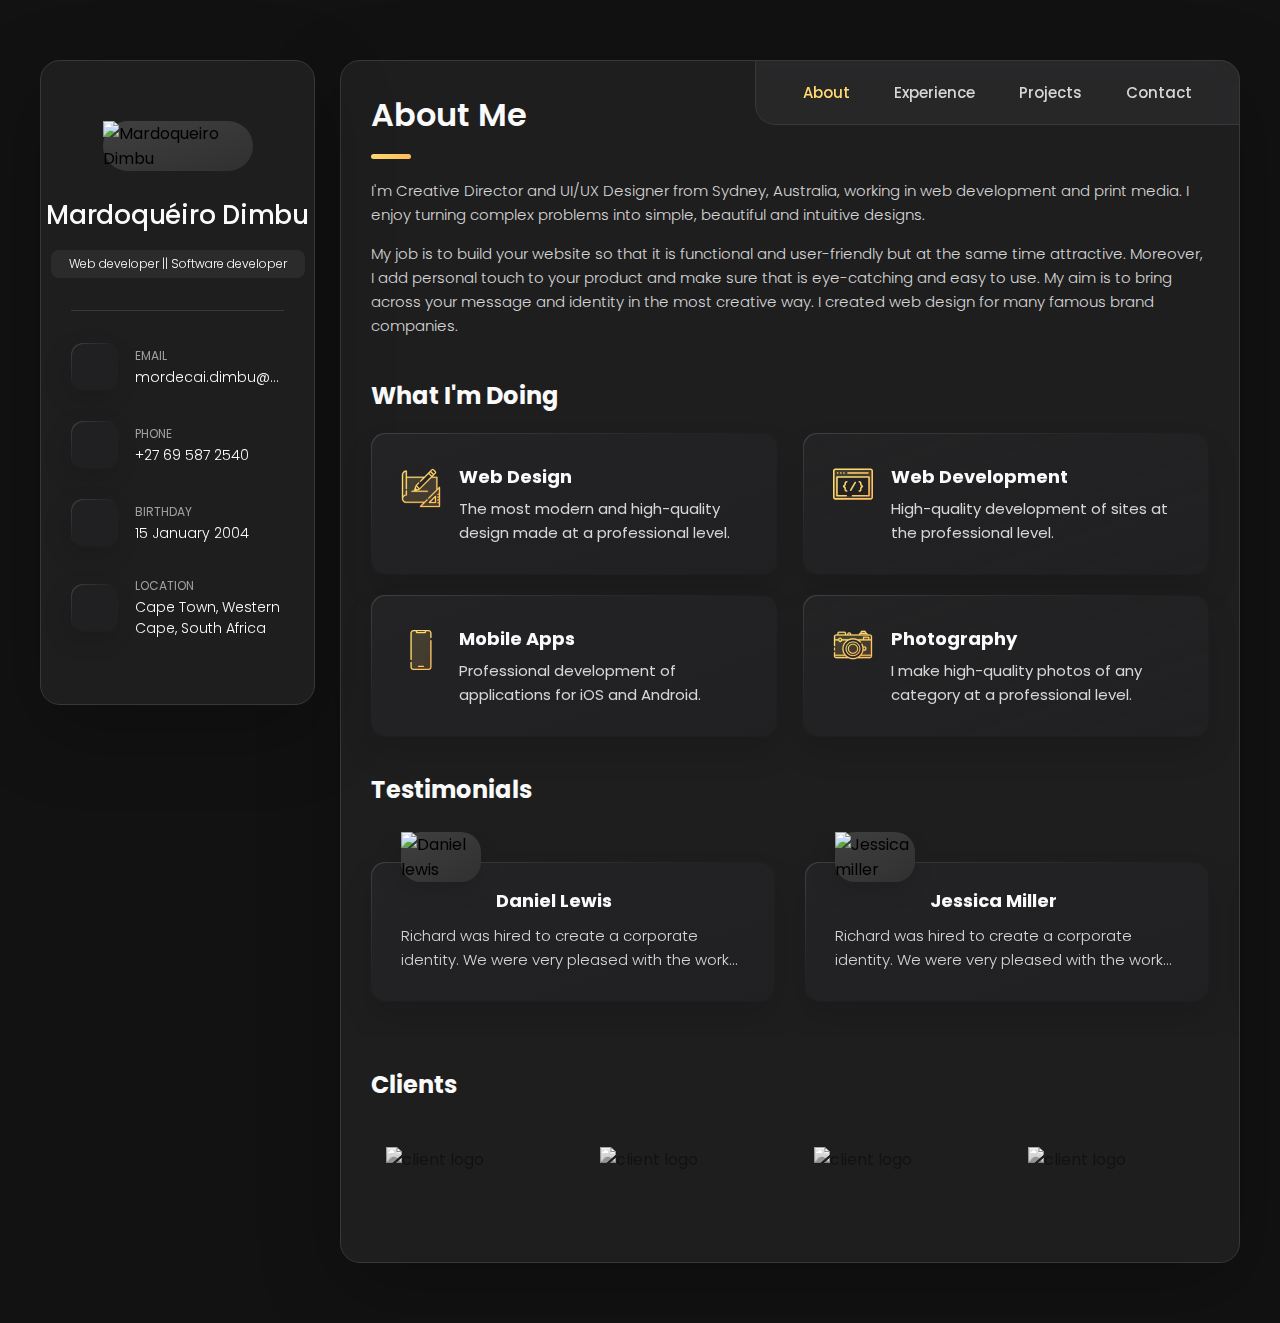
==== dev.html @ 6ead1901 "navBar" ====
<!DOCTYPE html>
<html lang="en">

<head>
    <meta charset="UTF-8" />
    <meta http-equiv="X-UA-Compatible" content="IE=edge" />
    <meta name="viewport" content="width=device-width, initial-scale=1.0" />
    <title>mardoqueiro.devPortfolio</title>

    <!--
    - favicon
    -->
    <link rel="shortcut icon" href="/asset/image/logo.ico" type="image/x-icon" />

    <!--
    - custom css link
  -->
    <link rel="stylesheet" href="asset/css/style.css" />

    <!--
    - google font link
  -->
    <link rel="preconnect" href="https://fonts.googleapis.com" />
    <link rel="preconnect" href="https://fonts.gstatic.com" crossorigin />
    <link href="https://fonts.googleapis.com/css2?family=Poppins:wght@300;400;500;600&display=swap" rel="stylesheet" />
</head>

<body>
    <!--
    - #MAIN
  -->

    <main>
        <!--
      - #SIDEBAR
    -->

        <aside class="sidebar" data-sidebar>
            <div class="sidebar-info">
                <figure class="avatar-box">
                    <img src="https://mardoqueiro.github.io/all_images/Vue.EOMP/Portfolio.images/MordecaiPortfolio.png"
                        alt="Mardoqueiro Dimbu" width="80" loading="lazy">
                </figure>

                <div class="info-content">
                    <h1 class="name" title="Richard hanrick">Mardoquéiro Dimbu</h1>

                    <p class="title">Web developer || Software developer</p>
                </div>

                <button class="info_more-btn" data-sidebar-btn>
                    <span>Show Contacts</span>

                    <ion-icon name="chevron-down"></ion-icon>
                </button>
            </div>

            <div class="sidebar-info_more">
                <div class="separator"></div>

                <ul class="contacts-list">
                    <li class="contact-item">
                        <div class="icon-box">
                            <ion-icon name="mail-outline"></ion-icon>
                        </div>

                        <div class="contact-info">
                            <p class="contact-title">Email</p>

                            <a href="mailto:mordecai.dimbu@gmail.com" class="contact-link">mordecai.dimbu@gmail.com</a>
                        </div>
                    </li>

                    <li class="contact-item">
                        <div class="icon-box">
                            <ion-icon name="phone-portrait-outline"></ion-icon>
                        </div>

                        <div class="contact-info">
                            <p class="contact-title">Phone</p>

                            <a href="tel:+27695872540" class="contact-link">+27 69 587 2540</a>
                        </div>
                    </li>

                    <li class="contact-item">

                        <div class="icon-box">
                            <ion-icon name="calendar-outline"></ion-icon>
                        </div>

                        <div class="contact-info">
                            <p class="contact-title">Birthday</p>

                            <time datetime="2004.01.15">15 January 2004</time>
                        </div>

                    </li>

                    <li class="contact-item">
                        <div class="icon-box">
                            <ion-icon name="location-outline"></ion-icon>
                        </div>

                        <div class="contact-info">
                            <p class="contact-title">Location</p>

                            <address>Cape Town, Western Cape, South Africa</address>
                        </div>
                    </li>
                </ul>

                <div class="separator"></div>

                <ul class="social-list">
                    <li class="social-item">
                        <a href="https://www.linkedin.com/in/mardoqu%C3%A9iro-dimbu-55b142283/" class="social-link"
                            target="_blank">
                            <ion-icon name="logo-linkedin"></ion-icon>
                        </a>
                    </li>

                    <li class="social-item">
                        <a href="https://github.com/Mardoqueiro" class="social-link" target="_blank">
                            <ion-icon name="logo-github"></ion-icon>
                        </a>
                    </li>

                    <!-- <li class="social-item">
                  <a href="#" class="social-link">
                    <ion-icon name="logo-instagram"></ion-icon>
                  </a>
                    </li> -->
                </ul>
            </div>
        </aside>

        <!--
      - #main-content
    -->

        <div class="main-content">
            <!--
        - #NAVBAR
      -->

            <nav class="navbar">
                <ul class="navbar-list">
                    <li class="navbar-item">
                        <button class="navbar-link active" data-nav-link>About</button>
                    </li>

                    <li class="navbar-item">
                        <button class="navbar-link" data-nav-link>Experience</button>
                    </li>

                    <li class="navbar-item">
                        <button class="navbar-link" data-nav-link>Projects</button>
                    </li>

                    <!-- <li class="navbar-item">
                        <button class="navbar-link" data-nav-link>Blog</button>
                    </li> -->

                    <li class="navbar-item">
                        <button class="navbar-link" data-nav-link>Contact</button>
                    </li>
                </ul>
            </nav>

            <!--
        - #ABOUT
      -->

            <article class="about active" data-page="about">
                <header>
                    <h2 class="h2 article-title">About me</h2>
                </header>

                <section class="about-text">
                    <p>
                        I'm Creative Director and UI/UX Designer from Sydney, Australia,
                        working in web development and print media. I enjoy turning
                        complex problems into simple, beautiful and intuitive designs.
                    </p>

                    <p>
                        My job is to build your website so that it is functional and
                        user-friendly but at the same time attractive. Moreover, I add
                        personal touch to your product and make sure that is eye-catching
                        and easy to use. My aim is to bring across your message and
                        identity in the most creative way. I created web design for many
                        famous brand companies.
                    </p>
                </section>

                <!--
          - service
        -->

                <section class="service">
                    <h3 class="h3 service-title">What i'm doing</h3>

                    <ul class="service-list">
                        <li class="service-item">
                            <div class="service-icon-box">
                                <img src="/asset/image/icon-design.svg
                " alt="design icon" width="40" />
                            </div>

                            <div class="service-content-box">
                                <h4 class="h4 service-item-title">Web design</h4>

                                <p class="service-item-text">
                                    The most modern and high-quality design made at a
                                    professional level.
                                </p>
                            </div>
                        </li>

                        <li class="service-item">
                            <div class="service-icon-box">
                                <img src="/asset/image/icon-dev.svg" alt="Web development icon" width="40" />
                            </div>

                            <div class="service-content-box">
                                <h4 class="h4 service-item-title">Web development</h4>

                                <p class="service-item-text">
                                    High-quality development of sites at the professional level.
                                </p>
                            </div>
                        </li>

                        <li class="service-item">
                            <div class="service-icon-box">
                                <img src="/asset/image/icon-app.svg" alt="mobile app icon" width="40" />
                            </div>

                            <div class="service-content-box">
                                <h4 class="h4 service-item-title">Mobile apps</h4>

                                <p class="service-item-text">
                                    Professional development of applications for iOS and
                                    Android.
                                </p>
                            </div>
                        </li>

                        <li class="service-item">
                            <div class="service-icon-box">
                                <img src="/asset/image/icon-photo.svg" alt="camera icon" width="40" />
                            </div>

                            <div class="service-content-box">
                                <h4 class="h4 service-item-title">Photography</h4>

                                <p class="service-item-text">
                                    I make high-quality photos of any category at a professional
                                    level.
                                </p>
                            </div>
                        </li>
                    </ul>
                </section>

                <!--
          - testimonials
        -->

                <section class="testimonials">
                    <h3 class="h3 testimonials-title">Testimonials</h3>

                    <ul class="testimonials-list has-scrollbar">
                        <li class="testimonials-item">
                            <div class="content-card" data-testimonials-item>
                                <figure class="testimonials-avatar-box">
                                    <img src="/asset/image/avatar-1.png" alt="Daniel lewis" width="60"
                                        data-testimonials-avatar />
                                </figure>

                                <h4 class="h4 testimonials-item-title" data-testimonials-title>
                                    Daniel lewis
                                </h4>

                                <div class="testimonials-text" data-testimonials-text>
                                    <p>
                                        Richard was hired to create a corporate identity. We were
                                        very pleased with the work done. She has a lot of
                                        experience and is very concerned about the needs of
                                        client. Lorem ipsum dolor sit amet, ullamcous cididt
                                        consectetur adipiscing elit, seds do et eiusmod tempor
                                        incididunt ut laborels dolore magnarels alia.
                                    </p>
                                </div>
                            </div>
                        </li>

                        <li class="testimonials-item">
                            <div class="content-card" data-testimonials-item>
                                <figure class="testimonials-avatar-box">
                                    <img src="/asset/image/avatar-2.png" alt="Jessica miller" width="60"
                                        data-testimonials-avatar />
                                </figure>

                                <h4 class="h4 testimonials-item-title" data-testimonials-title>
                                    Jessica miller
                                </h4>

                                <div class="testimonials-text" data-testimonials-text>
                                    <p>
                                        Richard was hired to create a corporate identity. We were
                                        very pleased with the work done. She has a lot of
                                        experience and is very concerned about the needs of
                                        client. Lorem ipsum dolor sit amet, ullamcous cididt
                                        consectetur adipiscing elit, seds do et eiusmod tempor
                                        incididunt ut laborels dolore magnarels alia.
                                    </p>
                                </div>
                            </div>
                        </li>

                        <li class="testimonials-item">
                            <div class="content-card" data-testimonials-item>
                                <figure class="testimonials-avatar-box">
                                    <img src="/asset/image/avatar-3.png" alt="Emily evans" width="60"
                                        data-testimonials-avatar />
                                </figure>

                                <h4 class="h4 testimonials-item-title" data-testimonials-title>
                                    Emily evans
                                </h4>

                                <div class="testimonials-text" data-testimonials-text>
                                    <p>
                                        Richard was hired to create a corporate identity. We were
                                        very pleased with the work done. She has a lot of
                                        experience and is very concerned about the needs of
                                        client. Lorem ipsum dolor sit amet, ullamcous cididt
                                        consectetur adipiscing elit, seds do et eiusmod tempor
                                        incididunt ut laborels dolore magnarels alia.
                                    </p>
                                </div>
                            </div>
                        </li>

                        <li class="testimonials-item">
                            <div class="content-card" data-testimonials-item>
                                <figure class="testimonials-avatar-box">
                                    <img src="/asset/image/avatar-4.png" alt="Henry william" width="60"
                                        data-testimonials-avatar />
                                </figure>

                                <h4 class="h4 testimonials-item-title" data-testimonials-title>
                                    Henry william
                                </h4>

                                <div class="testimonials-text" data-testimonials-text>
                                    <p>
                                        Richard was hired to create a corporate identity. We were
                                        very pleased with the work done. She has a lot of
                                        experience and is very concerned about the needs of
                                        client. Lorem ipsum dolor sit amet, ullamcous cididt
                                        consectetur adipiscing elit, seds do et eiusmod tempor
                                        incididunt ut laborels dolore magnarels alia.
                                    </p>
                                </div>
                            </div>
                        </li>
                    </ul>
                </section>

                <!--
          - testimonials modal
        -->

                <div class="modal-container" data-modal-container>
                    <div class="overlay" data-overlay></div>

                    <section class="testimonials-modal">
                        <button class="modal-close-btn" data-modal-close-btn>
                            <ion-icon name="close-outline"></ion-icon>
                        </button>

                        <div class="modal-img-wrapper">
                            <figure class="modal-avatar-box">
                                <img src="/asset/image/avatar-1.png" alt="Daniel lewis" width="80" data-modal-img />
                            </figure>

                            <img src="/asset/image/icon-quote.svg" alt="quote icon" />
                        </div>

                        <div class="modal-content">
                            <h4 class="h3 modal-title" data-modal-title>Daniel lewis</h4>

                            <time datetime="2021-06-14">14 June, 2021</time>

                            <div data-modal-text>
                                <p>
                                    Richard was hired to create a corporate identity. We were
                                    very pleased with the work done. She has a lot of experience
                                    and is very concerned about the needs of client. Lorem ipsum
                                    dolor sit amet, ullamcous cididt consectetur adipiscing
                                    elit, seds do et eiusmod tempor incididunt ut laborels
                                    dolore magnarels alia.
                                </p>
                            </div>
                        </div>
                    </section>
                </div>

                <!--
          - clients
        -->

                <section class="clients">
                    <h3 class="h3 clients-title">Clients</h3>

                    <ul class="clients-list has-scrollbar">
                        <li class="clients-item">
                            <a href="#">
                                <img src="/asset/image/logo-1-color.png" alt="client logo" />
                            </a>
                        </li>

                        <li class="clients-item">
                            <a href="#">
                                <img src="/asset/image/logo-2-color.png" alt="client logo" />
                            </a>
                        </li>

                        <li class="clients-item">
                            <a href="#">
                                <img src="/asset/image/logo-3-color.png" alt="client logo" />
                            </a>
                        </li>

                        <li class="clients-item">
                            <a href="#">
                                <img src="/asset/image/logo-4-color.png" alt="client logo" />
                            </a>
                        </li>

                        <li class="clients-item">
                            <a href="#">
                                <img src="/asset/image/logo-5-color.png" alt="client logo" />
                            </a>
                        </li>

                        <li class="clients-item">
                            <a href="#">
                                <img src="/asset/image/logo-6-color.png" alt="client logo" />
                            </a>
                        </li>
                    </ul>
                </section>
            </article>

            <!--
        - #EXPERIENCE
      -->

            <article class="experience" data-page="experience">
                <header>
                    <h2 class="h2 article-title">Experience</h2>
                </header>

                <section class="timeline">
                    <div class="title-wrapper">
                        <div class="icon-box">
                            <ion-icon name="book-outline"></ion-icon>
                        </div>

                        <h3 class="h3">Education</h3>
                    </div>

                    <ol class="timeline-list">
                        <li class="timeline-item">
                            <h4 class="h4 timeline-item-title">
                                University school of the arts
                            </h4>

                            <span>2007 — 2008</span>

                            <p class="timeline-text">
                                Nemo enims ipsam voluptatem, blanditiis praesentium voluptum
                                delenit atque corrupti, quos dolores et quas molestias
                                exceptur.
                            </p>
                        </li>

                        <li class="timeline-item">
                            <h4 class="h4 timeline-item-title">New york academy of art</h4>

                            <span>2006 — 2007</span>

                            <p class="timeline-text">
                                Ratione voluptatem sequi nesciunt, facere quisquams facere
                                menda ossimus, omnis voluptas assumenda est omnis..
                            </p>
                        </li>

                        <li class="timeline-item">
                            <h4 class="h4 timeline-item-title">
                                High school of art and design
                            </h4>

                            <span>2002 — 2004</span>

                            <p class="timeline-text">
                                Duis aute irure dolor in reprehenderit in voluptate, quila
                                voluptas mag odit aut fugit, sed consequuntur magni dolores
                                eos.
                            </p>
                        </li>
                    </ol>
                </section>

                <section class="timeline">
                    <div class="title-wrapper">
                        <div class="icon-box">
                            <ion-icon name="book-outline"></ion-icon>
                        </div>

                        <h3 class="h3">Experience</h3>
                    </div>

                    <ol class="timeline-list">
                        <li class="timeline-item">
                            <h4 class="h4 timeline-item-title">Creative director</h4>

                            <span>2015 — Present</span>

                            <p class="timeline-text">
                                Nemo enim ipsam voluptatem blanditiis praesentium voluptum
                                delenit atque corrupti, quos dolores et qvuas molestias
                                exceptur.
                            </p>
                        </li>

                        <li class="timeline-item">
                            <h4 class="h4 timeline-item-title">Art director</h4>

                            <span>2013 — 2015</span>

                            <p class="timeline-text">
                                Nemo enims ipsam voluptatem, blanditiis praesentium voluptum
                                delenit atque corrupti, quos dolores et quas molestias
                                exceptur.
                            </p>
                        </li>

                        <li class="timeline-item">
                            <h4 class="h4 timeline-item-title">Web designer</h4>

                            <span>2010 — 2013</span>

                            <p class="timeline-text">
                                Nemo enims ipsam voluptatem, blanditiis praesentium voluptum
                                delenit atque corrupti, quos dolores et quas molestias
                                exceptur.
                            </p>
                        </li>
                    </ol>
                </section>

                <section class="skill">
                    <h3 class="h3 skills-title">My skills</h3>

                    <ul class="skills-list content-card">
                        <li class="skills-item">
                            <div class="title-wrapper">
                                <h5 class="h5">Web design</h5>
                                <data value="80">80%</data>
                            </div>

                            <div class="skill-progress-bg">
                                <div class="skill-progress-fill" style="width: 80%"></div>
                            </div>
                        </li>

                        <li class="skills-item">
                            <div class="title-wrapper">
                                <h5 class="h5">Graphic design</h5>
                                <data value="70">70%</data>
                            </div>

                            <div class="skill-progress-bg">
                                <div class="skill-progress-fill" style="width: 70%"></div>
                            </div>
                        </li>

                        <li class="skills-item">
                            <div class="title-wrapper">
                                <h5 class="h5">Branding</h5>
                                <data value="90">90%</data>
                            </div>

                            <div class="skill-progress-bg">
                                <div class="skill-progress-fill" style="width: 90%"></div>
                            </div>
                        </li>

                        <li class="skills-item">
                            <div class="title-wrapper">
                                <h5 class="h5">WordPress</h5>
                                <data value="50">50%</data>
                            </div>

                            <div class="skill-progress-bg">
                                <div class="skill-progress-fill" style="width: 50%"></div>
                            </div>
                        </li>
                    </ul>
                </section>
            </article>

            <!--
        - #PROJECTS
      -->

            <article class="projects" data-page="projects">
                <header>
                    <h2 class="h2 article-title">Projects</h2>
                </header>

                <section class="projects">
                    <ul class="filter-list">
                        <li class="filter-item">
                            <button class="active" data-filter-btn>All</button>
                        </li>

                        <li class="filter-item">
                            <button data-filter-btn>Web design</button>
                        </li>

                        <li class="filter-item">
                            <button data-filter-btn>Applications</button>
                        </li>

                        <li class="filter-item">
                            <button data-filter-btn>Web development</button>
                        </li>
                    </ul>

                    <div class="filter-select-box">
                        <button class="filter-select" data-select>
                            <div class="select-value" data-selecct-value>
                                Select category
                            </div>

                            <div class="select-icon">
                                <ion-icon name="chevron-down"></ion-icon>
                            </div>
                        </button>

                        <ul class="select-list">
                            <li class="select-item">
                                <button data-select-item>All</button>
                            </li>

                            <li class="select-item">
                                <button data-select-item>Web design</button>
                            </li>

                            <li class="select-item">
                                <button data-select-item>Applications</button>
                            </li>

                            <li class="select-item">
                                <button data-select-item>Web development</button>
                            </li>
                        </ul>
                    </div>

                    <ul class="project-list">
                        <li class="project-item active" data-filter-item data-category="web development">
                            <a href="#">
                                <figure class="project-img">
                                    <div class="project-item-icon-box">
                                        <ion-icon name="eye-outline"></ion-icon>
                                    </div>

                                    <img src="/asset/image/project-1.jpg" alt="finance" loading="lazy" />
                                </figure>

                                <h3 class="project-title">Finance</h3>

                                <p class="project-category">Web development</p>
                            </a>
                        </li>

                        <li class="project-item active" data-filter-item data-category="web development">
                            <a href="#">
                                <figure class="project-img">
                                    <div class="project-item-icon-box">
                                        <ion-icon name="eye-outline"></ion-icon>
                                    </div>

                                    <img src="/asset/image/project-2.png" alt="orizon" loading="lazy" />
                                </figure>

                                <h3 class="project-title">Orizon</h3>

                                <p class="project-category">Web development</p>
                            </a>
                        </li>

                        <li class="project-item active" data-filter-item data-category="web design">
                            <a href="#">
                                <figure class="project-img">
                                    <div class="project-item-icon-box">
                                        <ion-icon name="eye-outline"></ion-icon>
                                    </div>

                                    <img src="/asset/image/project-3.jpg" alt="fundo" loading="lazy" />
                                </figure>

                                <h3 class="project-title">Fundo</h3>

                                <p class="project-category">Web design</p>
                            </a>
                        </li>

                        <li class="project-item active" data-filter-item data-category="applications">
                            <a href="#">
                                <figure class="project-img">
                                    <div class="project-item-icon-box">
                                        <ion-icon name="eye-outline"></ion-icon>
                                    </div>

                                    <img src="/asset/image/project-4.png" alt="brawlhalla" loading="lazy" />
                                </figure>

                                <h3 class="project-title">Brawlhalla</h3>

                                <p class="project-category">Applications</p>
                            </a>
                        </li>

                        <li class="project-item active" data-filter-item data-category="web design">
                            <a href="#">
                                <figure class="project-img">
                                    <div class="project-item-icon-box">
                                        <ion-icon name="eye-outline"></ion-icon>
                                    </div>

                                    <img src="/asset/image/project-5.png" alt="dsm." loading="lazy" />
                                </figure>

                                <h3 class="project-title">DSM.</h3>

                                <p class="project-category">Web design</p>
                            </a>
                        </li>

                        <li class="project-item active" data-filter-item data-category="web design">
                            <a href="#">
                                <figure class="project-img">
                                    <div class="project-item-icon-box">
                                        <ion-icon name="eye-outline"></ion-icon>
                                    </div>

                                    <img src="/asset/image/project-6.png" alt="metaspark" loading="lazy" />
                                </figure>

                                <h3 class="project-title">MetaSpark</h3>

                                <p class="project-category">Web design</p>
                            </a>
                        </li>

                        <li class="project-item active" data-filter-item data-category="web development">
                            <a href="#">
                                <figure class="project-img">
                                    <div class="project-item-icon-box">
                                        <ion-icon name="eye-outline"></ion-icon>
                                    </div>

                                    <img src="/asset/image/project-7.png" alt="summary" loading="lazy" />
                                </figure>

                                <h3 class="project-title">Summary</h3>

                                <p class="project-category">Web development</p>
                            </a>
                        </li>

                        <li class="project-item active" data-filter-item data-category="applications">
                            <a href="#">
                                <figure class="project-img">
                                    <div class="project-item-icon-box">
                                        <ion-icon name="eye-outline"></ion-icon>
                                    </div>

                                    <img src="/asset/image/project-8.jpg" alt="task manager" loading="lazy" />
                                </figure>

                                <h3 class="project-title">Task Manager</h3>

                                <p class="project-category">Applications</p>
                            </a>
                        </li>

                        <li class="project-item active" data-filter-item data-category="web development">
                            <a href="#">
                                <figure class="project-img">
                                    <div class="project-item-icon-box">
                                        <ion-icon name="eye-outline"></ion-icon>
                                    </div>

                                    <img src="/asset/image/project-9.png" alt="arrival" loading="lazy" />
                                </figure>

                                <h3 class="project-title">Arrival</h3>

                                <p class="project-category">Web development</p>
                            </a>
                        </li>
                    </ul>
                </section>
            </article>

        <!--
        - #BLOG
        -->

            <!-- <article class="blog" data-page="blog">
                <header>
                    <h2 class="h2 article-title">Blog</h2>
                </header>

                <section class="blog-posts">
                    <ul class="blog-posts-list">
                        <li class="blog-post-item">
                            <a href="#">
                                <figure class="blog-banner-box">
                                    <img src="/asset/image/blog-1.jpg" alt="Design conferences in 2022"
                                        loading="lazy" />
                                </figure>

                                <div class="blog-content">
                                    <div class="blog-meta">
                                        <p class="blog-category">Design</p>

                                        <span class="dot"></span>

                                        <time datetime="2022-02-23">Fab 23, 2022</time>
                                    </div>

                                    <h3 class="h3 blog-item-title">
                                        Design conferences in 2022
                                    </h3>

                                    <p class="blog-text">
                                        Veritatis et quasi architecto beatae vitae dicta sunt,
                                        explicabo.
                                    </p>
                                </div>
                            </a>
                        </li>
                    </ul>
                </section>
            </article> -->

            <!--
        - #CONTACT
      -->

            <article class="contact" data-page="contact">
                <header>
                    <h2 class="h2 article-title">Contact Me</h2>
                </header>

                <section class="mapbox" data-mapbox>
                    <figure>
                        <iframe
                            src="https://www.google.com/maps/embed?pb=!1m18!1m12!1m3!1d199666.5651251294!2d-121.58334177520186!3d38.56165006739519!2m3!1f0!2f0!3f0!3m2!1i1024!2i768!4f13.1!3m3!1m2!1s0x809ac672b28397f9%3A0x921f6aaa74197fdb!2sSacramento%2C%20CA%2C%20USA!5e0!3m2!1sen!2sbd!4v1647608789441!5m2!1sen!2sbd"
                            width="400" height="300" loading="lazy"></iframe>
                    </figure>
                </section>

                <section class="contact-form">
                    <h3 class="h3 form-title">Contact Form</h3>

                    <form action="#" class="form" data-form>
                        <div class="input-wrapper">
                            <input type="text" name="fullname" class="form-input" placeholder="Full name" required
                                data-form-input />

                            <input type="email" name="email" class="form-input" placeholder="Email address" required
                                data-form-input />
                        </div>

                        <textarea name="message" class="form-input" placeholder="Your Message" required
                            data-form-input></textarea>

                        <button class="form-btn" type="submit" disabled data-form-btn>
                            <ion-icon name="paper-plane"></ion-icon>
                            <span>Send Message</span>
                        </button>
                    </form>
                </section>
            </article>
        </div>
    </main>

    <!--
    - custom js link
  -->
    <script src="asset/js/code.js"></script>

    <!--
    - ionicon link
  -->
    <script type="module" src="https://unpkg.com/ionicons@5.5.2/dist/ionicons/ionicons.esm.js"></script>
    <script nomodule src="https://unpkg.com/ionicons@5.5.2/dist/ionicons/ionicons.js"></script>
</body>

</html>
---- asset/css/style.css ----
/*-----------------------------------*\
  #style.css
\*-----------------------------------*/


/**
 * copyright 2022 @codewithsadee
 */





/*-----------------------------------*\
  #CUSTOM PROPERTY
\*-----------------------------------*/

:root {

    /**
     * colors
     */
  
    /* gradient */
  
    --bg-gradient-onyx: linear-gradient(
      to bottom right, 
      hsl(240, 1%, 25%) 3%, 
      hsl(0, 0%, 19%) 97%
    );
    --bg-gradient-jet: linear-gradient(
      to bottom right, 
      hsla(240, 1%, 18%, 0.251) 0%, 
      hsla(240, 2%, 11%, 0) 100%
    ), hsl(240, 2%, 13%);
    --bg-gradient-yellow-1: linear-gradient(
      to bottom right, 
      hsl(45, 100%, 71%) 0%, 
      hsla(36, 100%, 69%, 0) 50%
    );
    --bg-gradient-yellow-2: linear-gradient(
      135deg, 
      hsla(45, 100%, 71%, 0.251) 0%, 
      hsla(35, 100%, 68%, 0) 59.86%
    ), hsl(240, 2%, 13%);
    --border-gradient-onyx: linear-gradient(
      to bottom right, 
      hsl(0, 0%, 25%) 0%, 
      hsla(0, 0%, 25%, 0) 50%
    );
    --text-gradient-yellow: linear-gradient(
      to right, 
      hsl(45, 100%, 72%), 
      hsl(35, 100%, 68%)
    );
  
    /* solid */
  
    --jet: hsl(0, 0%, 22%);
    --onyx: hsl(240, 1%, 17%);
    --eerie-black-1: hsl(240, 2%, 13%);
    --eerie-black-2: hsl(240, 2%, 12%);
    --smoky-black: hsl(0, 0%, 7%);
    --white-1: hsl(0, 0%, 100%);
    --white-2: hsl(0, 0%, 98%);
    --orange-yellow-crayola: hsl(45, 100%, 72%);
    --vegas-gold: hsl(45, 54%, 58%);
    --light-gray: hsl(0, 0%, 84%);
    --light-gray-70: hsla(0, 0%, 84%, 0.7);
    --bittersweet-shimmer: hsl(0, 43%, 51%);
  
    /**
     * typography
     */
  
    /* font-family */
    --ff-poppins: 'Poppins', sans-serif;
  
    /* font-size */
    --fs-1: 24px;
    --fs-2: 18px;
    --fs-3: 17px;
    --fs-4: 16px;
    --fs-5: 15px;
    --fs-6: 14px;
    --fs-7: 13px;
    --fs-8: 11px;
  
    /* font-weight */
    --fw-300: 300;
    --fw-400: 400;
    --fw-500: 500;
    --fw-600: 600;
  
    /**
     * shadow
     */
    
    --shadow-1: -4px 8px 24px hsla(0, 0%, 0%, 0.25);
    --shadow-2: 0 16px 30px hsla(0, 0%, 0%, 0.25);
    --shadow-3: 0 16px 40px hsla(0, 0%, 0%, 0.25);
    --shadow-4: 0 25px 50px hsla(0, 0%, 0%, 0.15);
    --shadow-5: 0 24px 80px hsla(0, 0%, 0%, 0.25);
  
    /**
     * transition
     */
  
    --transition-1: 0.25s ease;
    --transition-2: 0.5s ease-in-out;
  
  }
  
  
  
  
  
  /*-----------------------------------*\
    #RESET
  \*-----------------------------------*/
  
  *, *::before, *::after {
    margin: 0;
    padding: 0;
    box-sizing: border-box;
  }
  
  a { text-decoration: none; }
  
  li { list-style: none; }
  
  img, ion-icon, a, button, time, span { display: block; }
  
  button {
    font: inherit;
    background: none;
    border: none;
    text-align: left;
    cursor: pointer;
  }
  
  input, textarea {
    display: block;
    width: 100%;
    background: none;
    font: inherit;
  }
  
  ::selection {
    background: var(--orange-yellow-crayola);
    color: var(--smoky-black);
  }
  
  :focus { outline-color: var(--orange-yellow-crayola); }
  
  html { font-family: var(--ff-poppins); }
  
  body { background: var(--smoky-black); }
  
  
  
  
  
  /*-----------------------------------*\
    #REUSED STYLE
  \*-----------------------------------*/
  
  .sidebar,
  article {
    background: var(--eerie-black-2);
    border: 1px solid var(--jet);
    border-radius: 20px;
    padding: 15px;
    box-shadow: var(--shadow-1);
    z-index: 1;
  }
  
  .separator {
    width: 100%;
    height: 1px;
    background: var(--jet);
    margin: 16px 0;
  }
  
  .icon-box {
    position: relative;
    background: var(--border-gradient-onyx);
    width: 30px;
    height: 30px;
    border-radius: 8px;
    display: flex;
    justify-content: center;
    align-items: center;
    font-size: 16px;
    color: var(--orange-yellow-crayola);
    box-shadow: var(--shadow-1);
    z-index: 1;
  }
  
  .icon-box::before {
    content: "";
    position: absolute;
    inset: 1px;
    background: var(--eerie-black-1);
    border-radius: inherit;
    z-index: -1;
  }
  
  .icon-box ion-icon { --ionicon-stroke-width: 35px; }
  
  article { display: none; }
  
  article.active {
    display: block;
    animation: fade 0.5s ease backwards;
  }
  
  @keyframes fade {
    0% { opacity: 0; }
    100% { opacity: 1; }
  }
  
  .h2,
  .h3,
  .h4,
  .h5 {
    color: var(--white-2);
    text-transform: capitalize;
  }
  
  .h2 { font-size: var(--fs-1); }
  
  .h3 { font-size: var(--fs-2); }
  
  .h4 { font-size: var(--fs-4); }
  
  .h5 {
    font-size: var(--fs-7);
    font-weight: var(--fw-500);
  }
  
  .article-title {
    position: relative;
    padding-bottom: 7px;
  }
  
  .article-title::after {
    content: "";
    position: absolute;
    bottom: 0;
    left: 0;
    width: 30px;
    height: 3px;
    background: var(--text-gradient-yellow);
    border-radius: 3px;
  }
  
  .has-scrollbar::-webkit-scrollbar {
    width: 5px; /* for vertical scrollbar */
    height: 5px; /* for horizontal scrollbar */
  }
  
  .has-scrollbar::-webkit-scrollbar-track {
    background: var(--onyx);
    border-radius: 5px;
  }
  
  .has-scrollbar::-webkit-scrollbar-thumb {
    background: var(--orange-yellow-crayola);
    border-radius: 5px;
  }
  
  .has-scrollbar::-webkit-scrollbar-button { width: 20px; }
  
  .content-card {
    position: relative;
    background: var(--border-gradient-onyx);
    padding: 15px;
    padding-top: 45px;
    border-radius: 14px;
    box-shadow: var(--shadow-2);
    cursor: pointer;
    z-index: 1;
  }
  
  .content-card::before {
    content: "";
    position: absolute;
    inset: 1px;
    background: var(--bg-gradient-jet);
    border-radius: inherit;
    z-index: -1;
  }
  
  
  
  
  
  /*-----------------------------------*\
    #MAIN
  \*-----------------------------------*/
  
  main {
    margin: 15px 12px;
    margin-bottom: 75px;
    min-width: 259px;
  }
  
  
  
  
  
  /*-----------------------------------*\
    #SIDEBAR
  \*-----------------------------------*/
  
  .sidebar {
    margin-bottom: 15px;
    max-height: 112px;
    overflow: hidden;
    transition: var(--transition-2);
  }
  
  .sidebar.active { max-height: 405px; }
  
  .sidebar-info {
    position: relative;
    display: flex;
    justify-content: flex-start;
    align-items: center;
    gap: 15px;
  }
  
  .avatar-box {
    background: var(--bg-gradient-onyx);
    border-radius: 20px;
  }
  
  .info-content .name {
    color: var(--white-2);
    font-size: var(--fs-3);
    font-weight: var(--fw-500);
    letter-spacing: -0.25px;
    margin-bottom: 10px;
  }
  
  .info-content .title {
    color: var(--white-1);
    background: var(--onyx);
    font-size: var(--fs-8);
    font-weight: var(--fw-300);
    width: max-content;
    padding: 3px 12px;
    border-radius: 8px;
  }
  
  .info_more-btn {
    position: absolute;
    top: -15px;
    right: -15px;
    border-radius: 0 15px;
    font-size: 13px;
    color: var(--orange-yellow-crayola);
    background: var(--border-gradient-onyx);
    padding: 10px;
    box-shadow: var(--shadow-2);
    transition: var(--transition-1);
    z-index: 1;
  }
  
  .info_more-btn::before {
    content: "";
    position: absolute;
    inset: 1px;
    border-radius: inherit;
    background: var(--bg-gradient-jet);
    transition: var(--transition-1);
    z-index: -1;
  }
  
  .info_more-btn:hover,
  .info_more-btn:focus { background: var(--bg-gradient-yellow-1); }
  
  .info_more-btn:hover::before,
  .info_more-btn:focus::before { background: var(--bg-gradient-yellow-2); }
  
  .info_more-btn span { display: none; }
  
  .sidebar-info_more {
    opacity: 0;
    visibility: hidden;
    transition: var(--transition-2);
  }
  
  .sidebar.active .sidebar-info_more {
    opacity: 1;
    visibility: visible;
  }
  
  .contacts-list {
    display: grid;
    grid-template-columns: 1fr;
    gap: 16px;
  }
  
  .contact-item {
    min-width: 100%;
    display: flex;
    align-items: center;
    gap: 16px;
  }
  
  .contact-info {
    max-width: calc(100% - 46px);
    width: calc(100% - 46px);
  }
  
  .contact-title {
    color: var(--light-gray-70);
    font-size: var(--fs-8);
    text-transform: uppercase;
    margin-bottom: 2px;
  }
  
  .contact-info :is(.contact-link, time, address) {
    color: var(--white-2);
    font-size: var(--fs-7);
  }
  
  .contact-info address { font-style: normal; }
  
  .social-list {
    display: flex;
    justify-content: flex-start;
    align-items: center;
    gap: 15px;
    padding-bottom: 4px;
    padding-left: 7px;
  }
  
  .social-item .social-link {
    color: var(--light-gray-70);
    font-size: 18px;
  }
  
  
  .social-item .social-link:hover { color: var(--light-gray); }
  
  
  
  
  
  /*-----------------------------------*\
    #NAVBAR
  \*-----------------------------------*/
  
  .navbar {
    position: fixed;
    bottom: 0;
    left: 0;
    width: 100%;
    background: hsla(240, 1%, 17%, 0.75);
    backdrop-filter: blur(10px);
    border: 1px solid var(--jet);
    border-radius: 12px 12px 0 0;
    box-shadow: var(--shadow-2);
    z-index: 5;
  }
  
  .navbar-list {
    display: flex;
    flex-wrap: wrap;
    justify-content: center;
    align-items: center;
    padding: 0 10px;
  }
  
  .navbar-link {
    color: var(--light-gray);
    font-size: var(--fs-8);
    padding: 20px 7px;
    transition: color var(--transition-1);
  }
  
  .navbar-link:hover,
  .navbar-link:focus { color: var(--light-gray-70); }
  
  .navbar-link.active { color: var(--orange-yellow-crayola); }
  
  
  
  
  
  /*-----------------------------------*\
    #ABOUT
  \*-----------------------------------*/
  
  .about .article-title { margin-bottom: 15px; }
  
  .about-text {
    color: var(--light-gray);
    font-size: var(--fs-6);
    font-weight: var(--fw-300);
    line-height: 1.6;
  }
  
  .about-text p { margin-bottom: 15px; }
  
  
  
  /**
   * #service 
   */
  
  .service { margin-bottom: 35px; }
  
  .service-title { margin-bottom: 20px; }
  
  .service-list {
    display: grid;
    grid-template-columns: 1fr;
    gap: 20px;
  }
  
  .service-item {
    position: relative;
    background: var(--border-gradient-onyx);
    padding: 20px;
    border-radius: 14px;
    box-shadow: var(--shadow-2);
    z-index: 1;
  }
  
  .service-item::before {
    content: "";
    position: absolute;
    inset: 1px;
    background: var(--bg-gradient-jet);
    border-radius: inherit;
    z-index: -1;
  }
  
  .service-icon-box { margin-bottom: 10px; }
  
  .service-icon-box img { margin: auto; }
  
  .service-content-box { text-align: center; }
  
  .service-item-title { margin-bottom: 7px; }
  
  .service-item-text {
    color: var(--light-gray);
    font-size: var(--fs-6);
    font-weight: var(--fw-3);
    line-height: 1.6;
  }
  
  
  /**
   * #testimonials 
   */
  
  .testimonials { margin-bottom: 30px; }
  
  .testimonials-title { margin-bottom: 20px; }
  
  .testimonials-list {
    display: flex;
    justify-content: flex-start;
    align-items: flex-start;
    gap: 15px;
    margin: 0 -15px;
    padding: 25px 15px;
    padding-bottom: 35px;
    overflow-x: auto;
    scroll-behavior: smooth;
    overscroll-behavior-inline: contain;
    scroll-snap-type: inline mandatory;
  }
  
  .testimonials-item {
    min-width: 100%;
    scroll-snap-align: center;
  }
  
  .testimonials-avatar-box {
    position: absolute;
    top: 0;
    left: 0;
    transform: translate(15px, -25px);
    background: var(--bg-gradient-onyx);
    border-radius: 14px;
    box-shadow: var(--shadow-1);
  }
  
  .testimonials-item-title { margin-bottom: 7px; }
  
  .testimonials-text {
    color: var(--light-gray);
    font-size: var(--fs-6);
    font-weight: var(--fw-300);
    line-height: 1.6;
    display: -webkit-box;
    line-clamp: 4;
    -webkit-line-clamp: 4;
    -webkit-box-orient: vertical;
    overflow: hidden;
  }
  
  
  /**
   * #testimonials-modal
   */
  
  .modal-container {
    position: fixed;
    top: 0;
    left: 0;
    width: 100%;
    height: 100%;
    display: flex;
    justify-content: center;
    align-items: center;
    overflow-y: auto;
    overscroll-behavior: contain;
    z-index: 20;
    pointer-events: none;
    visibility: hidden;
  }
  
  .modal-container::-webkit-scrollbar { display: none; }
  
  .modal-container.active {
    pointer-events: all;
    visibility: visible;
  }
  
  .overlay {
    position: fixed;
    top: 0;
    left: 0;
    width: 100%;
    height: 100vh;
    background: hsl(0, 0%, 5%);
    opacity: 0;
    visibility: hidden;
    pointer-events: none;
    z-index: 1;
    transition: var(--transition-1);
  }
  
  .overlay.active {
    opacity: 0.8;
    visibility: visible;
    pointer-events: all;
  }
  
  .testimonials-modal {
    background: var(--eerie-black-2);
    position: relative;
    padding: 15px;
    margin: 15px 12px;
    border: 1px solid var(--jet);
    border-radius: 14px;
    box-shadow: var(--shadow-5);
    transform: scale(1.2);
    opacity: 0;
    transition: var(--transition-1);
    z-index: 2;
  }
  
  .modal-container.active .testimonials-modal {
    transform: scale(1);
    opacity: 1;
  }
  
  .modal-close-btn {
    position: absolute;
    top: 15px;
    right: 15px;
    background: var(--onyx);
    border-radius: 8px;
    width: 32px;
    height: 32px;
    display: flex;
    justify-content: center;
    align-items: center;
    color: var(--white-2);
    font-size: 18px;
    opacity: 0.7;
  }
  
  .modal-close-btn:hover,
  .modal-close-btn:focus { opacity: 1; }
  
  .modal-close-btn ion-icon { --ionicon-stroke-width: 50px; }
  
  .modal-avatar-box {
    background: var(--bg-gradient-onyx);
    width: max-content;
    border-radius: 14px;
    margin-bottom: 15px;
    box-shadow: var(--shadow-2);
  }
  
  .modal-img-wrapper > img { display: none; }
  
  .modal-title { margin-bottom: 4px; }
  
  .modal-content time {
    font-size: var(--fs-6);
    color: var(--light-gray-70);
    font-weight: var(--fw-300);
    margin-bottom: 10px;
  }
  
  .modal-content p {
    color: var(--light-gray);
    font-size: var(--fs-6);
    font-weight: var(--fw-300);
    line-height: 1.6;
  }
  
  
  /**
   * #clients 
   */
  
  .clients { margin-bottom: 15px; }
  
  .clients-list {
    display: flex;
    justify-content: flex-start;
    align-items: flex-start;
    gap: 15px;
    margin: 0 -15px;
    padding: 25px;
    padding-bottom: 25px;
    overflow-x: auto;
    scroll-behavior: smooth;
    overscroll-behavior-inline: contain;
    scroll-snap-type: inline mandatory;
    scroll-padding-inline: 25px;
  }
  
  .clients-item {
    min-width: 50%;
    scroll-snap-align: start;
  }
  
  .clients-item img {
    width: 100%;
    filter: grayscale(1);
    transition: var(--transition-1);
  }
  
  .clients-item img:hover { filter: grayscale(0); }
  
  
  
  
  
  /*-----------------------------------*\
    #RESUME
  \*-----------------------------------*/
  
  .article-title { margin-bottom: 30px; }
  
  
  /**
   * education and experience 
   */
  
  .timeline { margin-bottom: 30px; }
  
  .timeline .title-wrapper {
    display: flex;
    align-items: center;
    gap: 15px;
    margin-bottom: 25px;
  }
  
  .timeline-list {
    font-size: var(--fs-6);
    margin-left: 45px;
  }
  
  .timeline-item { position: relative; }
  
  .timeline-item:not(:last-child) { margin-bottom: 20px; }
  
  .timeline-item-title {
    font-size: var(--fs-6);
    line-height: 1.3;
    margin-bottom: 7px;
  }
  
  .timeline-list span {
    color: var(--vegas-gold);
    font-weight: var(--fw-400);
    line-height: 1.6;
  }
  
  .timeline-item:not(:last-child)::before {
    content: "";
    position: absolute;
    top: -25px;
    left: -30px;
    width: 1px;
    height: calc(100% + 50px);
    background: var(--jet);
  }
  
  .timeline-item::after {
    content: "";
    position: absolute;
    top: 5px;
    left: -33px;
    height: 6px;
    width: 6px;
    background: var(--text-gradient-yellow);
    border-radius: 50%;
    box-shadow: 0 0 0 4px var(--jet);
  }
  
  .timeline-text {
    color: var(--light-gray);
    font-weight: var(--fw-300);
    line-height: 1.6;
  }
  
  
  /**
   * skills 
   */
  
  .skills-title { margin-bottom: 20px; }
  
  .skills-list { padding: 20px; }
  
  
  .skills-item:not(:last-child) { margin-bottom: 15px; }
  
  .skill .title-wrapper {
    display: flex;
    align-items: center;
    gap: 5px;
    margin-bottom: 8px;
  }
  
  .skill .title-wrapper data {
    color: var(--light-gray);
    font-size: var(--fs-7);
    font-weight: var(--fw-300);
  }
  
  .skill-progress-bg {
    background: var(--jet);
    width: 100%;
    height: 8px;
    border-radius: 10px;
  }
  
  .skill-progress-fill {
    background: var(--text-gradient-yellow);
    height: 100%;
    border-radius: inherit;
  }
  
  
  
  
  
  /*-----------------------------------*\
    #PORTFOLIO
  \*-----------------------------------*/
  
  .filter-list { display: none; }
  
  .filter-select-box {
    position: relative;
    margin-bottom: 25px;
  }
  
  .filter-select {
    background: var(--eerie-black-2);
    color: var(--light-gray);
    display: flex;
    justify-content: space-between;
    align-items: center;
    width: 100%;
    padding: 12px 16px;
    border: 1px solid var(--jet);
    border-radius: 14px;
    font-size: var(--fs-6);
    font-weight: var(--fw-300);
  }
  
  .filter-select.active .select-icon { transform: rotate(0.5turn); }
  
  .select-list {
    background: var(--eerie-black-2);
    position: absolute;
    top: calc(100% + 6px);
    width: 100%;
    padding: 6px;
    border: 1px solid var(--jet);
    border-radius: 14px;
    z-index: 2;
    opacity: 0;
    visibility: hidden;
    pointer-events: none;
    transition: 0.15s ease-in-out;
  }
  
  .filter-select.active + .select-list {
    opacity: 1;
    visibility: visible;
    pointer-events: all;
  }
  
  .select-item button {
    background: var(--eerie-black-2);
    color: var(--light-gray);
    font-size: var(--fs-6);
    font-weight: var(--fw-300);
    text-transform: capitalize;
    width: 100%;
    padding: 8px 10px;
    border-radius: 8px;
  }
  
  .select-item button:hover { --eerie-black-2: hsl(240, 2%, 20%); }
  
  .project-list {
    display: grid;
    grid-template-columns: 1fr;
    gap: 30px;
    margin-bottom: 10px;
  }
  
  .project-item { display: none; }
  
  .project-item.active {
    display: block;
    animation: scaleUp 0.25s ease forwards;
  }
  
  @keyframes scaleUp {
    0% { transform: scale(0.5); }
    100% { transform: scale(1); }
  }
  
  .project-item > a { width: 100%; }
  
  .project-img {
    position: relative;
    width: 100%;
    height: 200px;
    border-radius: 16px;
    overflow: hidden;
    margin-bottom: 15px;
  }
  
  .project-img::before {
    content: "";
    position: absolute;
    top: 0;
    left: 0;
    width: 100%;
    height: 100%;
    background: transparent;
    z-index: 1;
    transition: var(--transition-1);
  }
  
  .project-item > a:hover .project-img::before { background: hsla(0, 0%, 0%, 0.5); }
  
  .project-item-icon-box {
    --scale: 0.8;
  
    background: var(--jet);
    color: var(--orange-yellow-crayola);
    position: absolute;
    top: 50%;
    left: 50%;
    transform: translate(-50%, -50%) scale(var(--scale));
    font-size: 20px;
    padding: 18px;
    border-radius: 12px;
    opacity: 0;
    z-index: 1;
    transition: var(--transition-1);
  }
  
  .project-item > a:hover .project-item-icon-box {
    --scale: 1;
    opacity: 1;
  }
  
  .project-item-icon-box ion-icon { --ionicon-stroke-width: 50px; }
  
  .project-img img {
    width: 100%;
    height: 100%;
    object-fit: cover;
    transition: var(--transition-1);
  }
  
  .project-item > a:hover img { transform: scale(1.1); }
  
  .project-title,
  .project-category { margin-left: 10px; }
  
  .project-title {
    color: var(--white-2);
    font-size: var(--fs-5);
    font-weight: var(--fw-400);
    text-transform: capitalize;
    line-height: 1.3;
  }
  
  .project-category {
    color: var(--light-gray-70);
    font-size: var(--fs-6);
    font-weight: var(--fw-300);
  }
  
  
  
  
  
  /*-----------------------------------*\
    #BLOG
  \*-----------------------------------*/
  
  .blog-posts { margin-bottom: 10px; }
  
  .blog-posts-list {
    display: grid;
    grid-template-columns: 1fr;
    gap: 20px;
  }
  
  .blog-post-item > a {
    position: relative;
    background: var(--border-gradient-onyx);
    height: 100%;
    box-shadow: var(--shadow-4);
    border-radius: 16px;
    z-index: 1;
  }
  
  .blog-post-item > a::before {
    content: "";
    position: absolute;
    inset: 1px;
    border-radius: inherit;
    background: var(--eerie-black-1);
    z-index: -1;
  }
  
  .blog-banner-box {
    width: 100%;
    height: 200px;
    border-radius: 12px;
    overflow: hidden;
  }
  
  .blog-banner-box img {
    width: 100%;
    height: 100%;
    object-fit: cover;
    transition: var(--transition-1);
  }
  
  .blog-post-item > a:hover .blog-banner-box img { transform: scale(1.1); }
  
  .blog-content { padding: 15px; }
  
  .blog-meta {
    display: flex;
    justify-content: flex-start;
    align-items: center;
    gap: 7px;
    margin-bottom: 10px;
  }
  
  .blog-meta :is(.blog-category, time) {
    color: var(--light-gray-70);
    font-size: var(--fs-6);
    font-weight: var(--fw-300);
  }
  
  .blog-meta .dot {
    background: var(--light-gray-70);
    width: 4px;
    height: 4px;
    border-radius: 4px;
  }
  
  .blog-item-title {
    margin-bottom: 10px;
    line-height: 1.3;
    transition: var(--transition-1);
  }
  
  .blog-post-item > a:hover .blog-item-title { color: var(--orange-yellow-crayola); }
  
  .blog-text {
    color: var(--light-gray);
    font-size: var(--fs-6);
    font-weight: var(--fw-300);
    line-height: 1.6;
  }
  
  
  
  
  
  /*-----------------------------------*\
    #CONTACT
  \*-----------------------------------*/
  
  .mapbox {
    position: relative;
    height: 250px;
    width: 100%;
    border-radius: 16px;
    margin-bottom: 30px;
    border: 1px solid var(--jet);
    overflow: hidden;
  }
  
  .mapbox figure { height: 100%; }
  
  .mapbox iframe {
    width: 100%;
    height: 100%;
    border: none;
    filter: grayscale(1) invert(1);
  }
  
  .contact-form { margin-bottom: 10px; }
  
  .form-title { margin-bottom: 20px; }
  
  .input-wrapper {
    display: grid;
    grid-template-columns: 1fr;
    gap: 25px;
    margin-bottom: 25px;
  }
  
  .form-input {
    color: var(--white-2);
    font-size: var(--fs-6);
    font-weight: var(--fw-400);
    padding: 13px 20px;
    border: 1px solid var(--jet);
    border-radius: 14px;
    outline: none;
  }
  
  .form-input::placeholder { font-weight: var(--fw-500); }
  
  .form-input:focus { border-color: var(--orange-yellow-crayola); }
  
  textarea.form-input {
    min-height: 100px;
    height: 120px;
    max-height: 200px;
    resize: vertical;
    margin-bottom: 25px;
  }
  
  textarea.form-input::-webkit-resizer { display: none; }
  
  .form-input:focus:invalid { border-color: var(--bittersweet-shimmer); }
  
  .form-btn {
    position: relative;
    width: 100%;
    background: var(--border-gradient-onyx);
    color: var(--orange-yellow-crayola);
    display: flex;
    justify-content: center;
    align-items: center;
    gap: 10px;
    padding: 13px 20px;
    border-radius: 14px;
    font-size: var(--fs-6);
    text-transform: capitalize;
    box-shadow: var(--shadow-3);
    z-index: 1;
    transition: var(--transition-1);
  }
  
  .form-btn::before {
    content: "";
    position: absolute;
    inset: 1px;
    background: var(--bg-gradient-jet);
    border-radius: inherit;
    z-index: -1;
    transition: var(--transition-1);
  }
  
  .form-btn ion-icon { font-size: 16px; }
  
  .form-btn:hover { background: var(--bg-gradient-yellow-1); }
  
  .form-btn:hover::before { background: var(--bg-gradient-yellow-2); }
  
  .form-btn:disabled {
    opacity: 0.7;
    cursor: not-allowed;
  }
  
  .form-btn:disabled:hover { background: var(--border-gradient-onyx); }
  
  .form-btn:disabled:hover::before { background: var(--bg-gradient-jet); }
  
  
  
  
  
  /*-----------------------------------*\
    #RESPONSIVE
  \*-----------------------------------*/
  
  /**
   * responsive larger than 450px screen
   */
  
  @media (min-width: 450px) {
  
    /**
     * client
     */
  
    .clients-item { min-width: calc(33.33% - 10px); }
  
  
  
    /**
     * #PORTFOLIO, BLOG 
     */
  
    .project-img,
    .blog-banner-box { height: auto; }
  
  }
  
  
  
  
  
  /**
   * responsive larger than 580px screen
   */
  
  @media (min-width: 580px) {
  
    /**
     * CUSTOM PROPERTY
     */
  
    :root {
  
      /**
       * typography
       */
  
      --fs-1: 32px;
      --fs-2: 24px;
      --fs-3: 26px;
      --fs-4: 18px;
      --fs-6: 15px;
      --fs-7: 15px;
      --fs-8: 12px;
  
    }
  
  
  
    /**
     * #REUSED STYLE
     */
  
    .sidebar, article {
      width: 520px;
      margin-inline: auto;
      padding: 30px;
    }
  
    .article-title {
      font-weight: var(--fw-600);
      padding-bottom: 15px;
    }
  
    .article-title::after {
      width: 40px;
      height: 5px;
    }
  
    .icon-box {
      width: 48px;
      height: 48px;
      border-radius: 12px;
      font-size: 18px;
    }
  
  
  
    /**
     * #MAIN
     */
  
    main {
      margin-top: 60px;
      margin-bottom: 100px;
    }
  
  
  
    /**
     * #SIDEBAR
     */
  
    .sidebar {
      max-height: 180px;
      margin-bottom: 30px;
    }
  
    .sidebar.active { max-height: 584px; }
  
    .sidebar-info { gap: 25px; }
  
    .avatar-box { border-radius: 30px; }
  
    .avatar-box img { width: 120px; }
  
    .info-content .name { margin-bottom: 15px; }
  
    .info-content .title { padding: 5px 18px; }
  
    .info_more-btn {
      top: -30px;
      right: -30px;
      padding: 10px 15px;
    }
  
    .info_more-btn span {
      display: block;
      font-size: var(--fs-8);
    }
  
    .info_more-btn ion-icon { display: none; }
  
    .separator { margin: 32px 0; }
  
    .contacts-list { gap: 20px; }
  
    .contact-info {
      max-width: calc(100% - 64px);
      width: calc(100% - 64px);
    }
  
  
  
    /**
     * #NAVBAR
     */
  
    .navbar { border-radius: 20px 20px 0 0; }
  
    .navbar-list { gap: 20px; }
  
    .navbar-link { --fs-8: 14px; }
  
  
  
    /**
     * #ABOUT
     */
  
    .about .article-title { margin-bottom: 20px; }
  
    .about-text { margin-bottom: 40px; }
  
    /* service */
  
    .service-item {
      display: flex;
      justify-content: flex-start;
      align-items: flex-start;
      gap: 18px;
      padding: 30px;
    }
  
    .service-icon-box {
      margin-bottom: 0;
      margin-top: 5px;
    }
  
    .service-content-box { text-align: left; }
  
    /* testimonials */
  
    .testimonials-title { margin-bottom: 25px; }
  
    .testimonials-list {
      gap: 30px;
      margin: 0 -30px;
      padding: 30px;
      padding-bottom: 35px;
    }
  
    .content-card {
      padding: 30px;
      padding-top: 25px;
    }
  
    .testimonials-avatar-box {
      transform: translate(30px, -30px);
      border-radius: 20px;
    }
  
    .testimonials-avatar-box img { width: 80px; }
  
    .testimonials-item-title {
      margin-bottom: 10px;
      margin-left: 95px;
    }
  
    .testimonials-text {
      line-clamp: 2;
      -webkit-line-clamp: 2;
    }
  
    /* testimonials modal */
  
    .modal-container { padding: 20px; }
  
    .testimonials-modal {
      display: flex;
      justify-content: flex-start;
      align-items: stretch;
      gap: 25px;
      padding: 30px;
      border-radius: 20px;
    }
  
    .modal-img-wrapper {
      display: flex;
      flex-direction: column;
      align-items: center;
    }
  
    .modal-avatar-box {
      border-radius: 18px;
      margin-bottom: 0;
    }
  
    .modal-avatar-box img { width: 65px; }
  
    .modal-img-wrapper > img {
      display: block;
      flex-grow: 1;
      width: 35px;
    }
  
    /* clients */
  
    .clients-list {
      gap: 50px;
      margin: 0 -30px;
      padding: 45px;
      scroll-padding-inline: 45px;
    }
  
    .clients-item { min-width: calc(33.33% - 35px); }
  
  
  
    /**
     * #RESUME
     */
  
    .timeline-list { margin-left: 65px; }
  
    .timeline-item:not(:last-child)::before { left: -40px; }
  
    .timeline-item::after {
      height: 8px;
      width: 8px;
      left: -43px;
    }
  
    .skills-item:not(:last-child) { margin-bottom: 25px; }
  
  
  
    /**
     * #PORTFOLIO, BLOG
     */
  
    .project-img, .blog-banner-box { border-radius: 16px; }
  
    .blog-posts-list { gap: 30px; }
  
    .blog-content { padding: 25px; }
  
  
  
    /**
     * #CONTACT
     */
  
    .mapbox {
      height: 380px;
      border-radius: 18px;
    }
  
    .input-wrapper {
      gap: 30px;
      margin-bottom: 30px;
    }
  
    .form-input { padding: 15px 20px; }
  
    textarea.form-input { margin-bottom: 30px; }
  
    .form-btn {
      --fs-6: 16px;
      padding: 16px 20px;
    }
  
    .form-btn ion-icon { font-size: 18px; }
  
  }
  
  
  
  
  
  /**
   * responsive larger than 768px screen
   */
  
  @media (min-width: 768px) {
  
    /**
     * REUSED STYLE
     */
  
    .sidebar, article { width: 700px; }
  
    .has-scrollbar::-webkit-scrollbar-button { width: 100px; }
  
  
  
    /**
     * SIDEBAR
     */
  
    .contacts-list {
      grid-template-columns: 1fr 1fr;
      gap: 30px 15px;
    }
  
  
  
    /**
     * NAVBAR
     */
  
    .navbar-link { --fs-8: 15px; }
  
  
  
    /**
     * ABOUT
     */
  
    /* testimonials modal */
  
    .testimonials-modal {
      gap: 35px;
      max-width: 680px;
    }
  
    .modal-avatar-box img { width: 80px; }
  
  
  
    /**
     * PORTFOLIO
     */
  
    .article-title { padding-bottom: 20px; }
  
    .filter-select-box { display: none; }
  
    .filter-list {
      display: flex;
      justify-content: flex-start;
      align-items: center;
      gap: 25px;
      padding-left: 5px;
      margin-bottom: 30px;
    }
  
    .filter-item button {
      color: var(--light-gray);
      font-size: var(--fs-5);
      transition: var(--transition-1);
    }
  
    .filter-item button:hover { color: var(--light-gray-70); }
  
    .filter-item button.active { color: var(--orange-yellow-crayola); }
  
    /* portfolio and blog grid */
  
    .project-list, .blog-posts-list { grid-template-columns: 1fr 1fr; }
  
  
  
    /**
     * CONTACT
     */
  
    .input-wrapper { grid-template-columns: 1fr 1fr; }
  
    .form-btn {
      width: max-content;
      margin-left: auto;
    }
    
  }
  
  
  
  
  
  /**
   * responsive larger than 1024px screen
   */
  
  @media (min-width: 1024px) {
  
    /**
     * CUSTOM PROPERTY
     */
  
    :root {
  
      /**
      * shadow
      */
  
      --shadow-1: -4px 8px 24px hsla(0, 0%, 0%, 0.125);
      --shadow-2: 0 16px 30px hsla(0, 0%, 0%, 0.125);
      --shadow-3: 0 16px 40px hsla(0, 0%, 0%, 0.125);
  
    }
  
  
  
    /**
     * REUSED STYLE
     */
  
    .sidebar, article {
      width: 950px;
      box-shadow: var(--shadow-5);
    }
  
  
  
    /**
     * MAIN 
     */
  
    main { margin-bottom: 60px; }
  
    .main-content {
      position: relative;
      width: max-content;
      margin: auto;
    }
  
  
  
    /**
     * NAVBAR
     */
  
    .navbar {
      position: absolute;
      bottom: auto;
      top: 0;
      left: auto;
      right: 0;
      width: max-content;
      border-radius: 0 20px;
      padding: 0 20px;
      box-shadow: none;
    }
  
    .navbar-list {
      gap: 30px;
      padding: 0 20px;
    }
  
    .navbar-link { font-weight: var(--fw-500); }
  
  
  
    /**
     * ABOUT
     */
  
    /* service */
  
    .service-list {
      grid-template-columns: 1fr 1fr;
      gap: 20px 25px;
    }
  
    /* testimonials */
  
    .testimonials-item { min-width: calc(50% - 15px); }
  
    /* clients */
  
    .clients-item { min-width: calc(25% - 38px); }
  
  
  
    /**
     * PORTFOLIO
     */
  
    .project-list { grid-template-columns: repeat(3, 1fr); }
  
  
  
    /**
     * BLOG
     */
  
    .blog-banner-box { height: 230px; }
  
  }
  
  
  
  
  
  /**
   * responsive larger than 1250px screen
   */
  
  @media (min-width: 1250px) {
  
    /**
     * RESET
     */
  
    body::-webkit-scrollbar { width: 20px; }
  
    body::-webkit-scrollbar-track { background: var(--smoky-black); }
  
    body::-webkit-scrollbar-thumb {
      border: 5px solid var(--smoky-black);
      background: hsla(0, 0%, 100%, 0.1);
      border-radius: 20px;
      box-shadow: inset 1px 1px 0 hsla(0, 0%, 100%, 0.11),
                  inset -1px -1px 0 hsla(0, 0%, 100%, 0.11);
    }
  
    body::-webkit-scrollbar-thumb:hover { background: hsla(0, 0%, 100%, 0.15); }
  
    body::-webkit-scrollbar-button { height: 60px; }
  
  
  
    /**
     * REUSED STYLE
     */
  
    .sidebar, article { width: auto; }
  
    article { min-height: 100%; }
  
  
  
    /**
     * MAIN
     */
  
    main {
      max-width: 1200px;
      margin-inline: auto;
      display: flex;
      justify-content: center;
      align-items: stretch;
      gap: 25px;
    }
  
    .main-content {
      min-width: 75%;
      width: 75%;
      margin: 0;
    }
  
  
  
    /**
     * SIDEBAR
     */
  
    .sidebar {
      position: sticky;
      top: 60px;
      max-height: max-content;
      height: 100%;
      margin-bottom: 0;
      padding-top: 60px;
      z-index: 1;
    }
  
    .sidebar-info { flex-direction: column; }
  
    .avatar-box img { width: 150px; }
  
    .info-content .name {
      white-space: nowrap;
      text-align: center;
    }
  
    .info-content .title { margin: auto; }
  
    .info_more-btn { display: none; }
  
    .sidebar-info_more {
      opacity: 1;
      visibility: visible;
    }
  
    .contacts-list { grid-template-columns: 1fr; }
  
    .contact-info :is(.contact-link) {
      white-space: nowrap;
      overflow: hidden;
      text-overflow: ellipsis;
    }
  
    .contact-info :is(.contact-link, time, address) {
      --fs-7: 14px;
      font-weight: var(--fw-300);
    }
  
    .separator:last-of-type {
      margin: 15px 0;
      opacity: 0;
    }
  
    .social-list { justify-content: center; }
  
  
  
    /**
       * RESUME
       */
  
    .timeline-text { max-width: 700px; }
  
  }
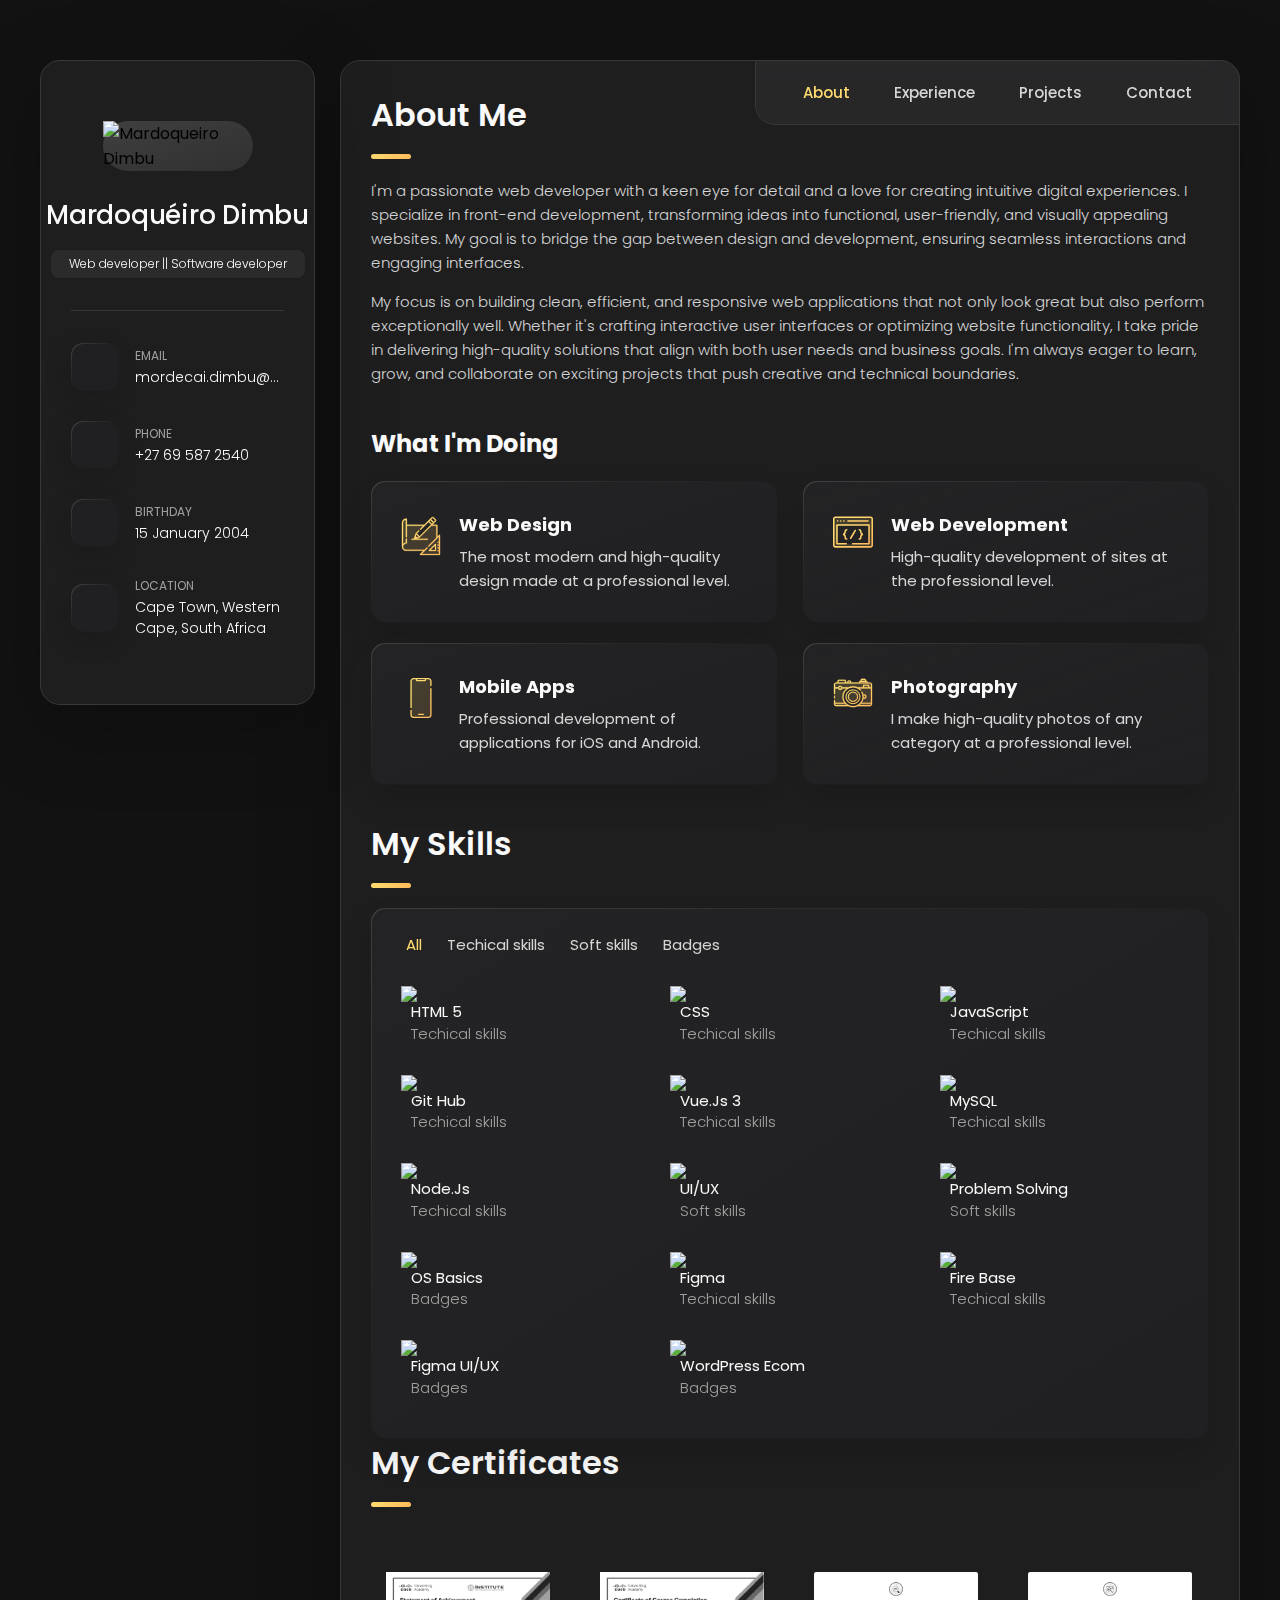
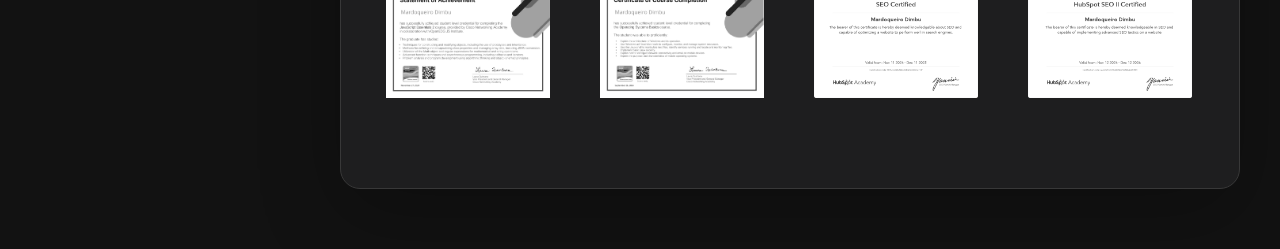
==== commit 05376c42: "aboutMe" ====
--- a/dev.html
+++ b/dev.html
@@ -179,20 +179,14 @@
 
                 <section class="about-text">
                     <p>
-                        I'm Creative Director and UI/UX Designer from Sydney, Australia,
-                        working in web development and print media. I enjoy turning
-                        complex problems into simple, beautiful and intuitive designs.
+                        I'm a passionate web developer with a keen eye for detail and a love for creating intuitive digital experiences. I specialize in front-end development, transforming ideas into functional, user-friendly, and visually appealing websites. My goal is to bridge the gap between design and development, ensuring seamless interactions and engaging interfaces.
                     </p>
-
+                
                     <p>
-                        My job is to build your website so that it is functional and
-                        user-friendly but at the same time attractive. Moreover, I add
-                        personal touch to your product and make sure that is eye-catching
-                        and easy to use. My aim is to bring across your message and
-                        identity in the most creative way. I created web design for many
-                        famous brand companies.
+                        My focus is on building clean, efficient, and responsive web applications that not only look great but also perform exceptionally well. Whether it's crafting interactive user interfaces or optimizing website functionality, I take pride in delivering high-quality solutions that align with both user needs and business goals. I'm always eager to learn, grow, and collaborate on exciting projects that push creative and technical boundaries.
                     </p>
                 </section>
+                
 
                 <!--
           - service
@@ -264,11 +258,287 @@
                     </ul>
                 </section>
 
+
+
+                <!--
+          - Skills
+        -->
+
+        <section class="skill">
+
+            <!-- <h3 class="h3 skills-title">My skills</h3> -->
+  
+            <header>
+              <h2 class="h2 article-title">My skills</h2>
+            </header>
+  
+            <ul class="skills-list content-card">
+  
+              <section class="projects">
+  
+                <ul class="filter-list">
+  
+                  <li class="filter-item">
+                    <button class="active" data-filter-btn>All</button>
+                  </li>
+  
+                  <li class="filter-item">
+                    <button data-filter-btn>Techical skills</button>
+                  </li>
+  
+                  <li class="filter-item">
+                    <button data-filter-btn>Soft skills</button>
+                  </li>
+  
+                  <li class="filter-item">
+                    <button data-filter-btn>Badges</button>
+                  </li>
+  
+                </ul>
+  
+                <div class="filter-select-box">
+  
+                  <button class="filter-select" data-select>
+  
+                    <div class="select-value" data-selecct-value>Select category</div>
+  
+                    <div class="select-icon">
+                      <ion-icon name="chevron-down"></ion-icon>
+                    </div>
+  
+                  </button>
+  
+                  <ul class="select-list">
+  
+                    <li class="select-item">
+                      <button data-select-item>All</button>
+                    </li>
+  
+                    <li class="select-item">
+                      <button data-select-item>Techical skills</button>
+                    </li>
+  
+                    <li class="select-item">
+                      <button data-select-item>Soft skills</button>
+                    </li>
+  
+                    <li class="select-item">
+                      <button data-select-item>Badges</button>
+                    </li>
+  
+                  </ul>
+  
+                </div>
+  
+  
+  
+                <ul class="project-list">
+  
+                  <li class="project-item active" data-filter-item data-category="techical skills">
+                    <a href="#">
+                      <div :key="skill.id" class="skill-badge">
+                        <figure class="skills-img">
+                          <img src="./assets/images/html-5.png" loading="lazy" class="skill-image" :alt="skill.title">
+                        </figure>
+                      </div>
+                      <h3 class="project-title">HTML 5</h3>
+                      <p class="project-category">Techical skills</p>
+                    </a>
+                  </li>
+  
+                  <li class="project-item  active" data-filter-item data-category="techical skills">
+                    <a href="#">
+                      <div :key="skill.id" class="skill-badge">
+                        <figure class="skills-img">
+                          <img src="./assets/images/css-3.png" loading="lazy" class="skill-image" :alt="skill.title">
+                        </figure>
+                      </div>
+                      <h3 class="project-title">CSS</h3>
+                      <p class="project-category">Techical skills</p>
+                    </a>
+                  </li>
+  
+                  <li class="project-item  active" data-filter-item data-category="techical skills">
+                    <a href="#">
+                      <div :key="skill.id" class="skill-badge">
+                        <figure class="skills-img">
+                          <img src="./assets/images/js.png" loading="lazy" class="skill-image" :alt="skill.title">
+                        </figure>
+                      </div>
+                      <h3 class="project-title">JavaScript</h3>
+                      <p class="project-category">Techical skills</p>
+                    </a>
+                  </li>
+  
+                  <li class="project-item  active" data-filter-item data-category="techical skills">
+                    <a href="#">
+                      <div :key="skill.id" class="skill-badge">
+                        <figure class="skills-img">
+                          <img src="../assets/images/github.png" loading="lazy" class="skill-image" :alt="skill.title">
+                        </figure>
+                      </div>
+                      <h3 class="project-title">Git Hub</h3>
+                      <p class="project-category">Techical skills</p>
+                    </a>
+                  </li>
+  
+                  <li class="project-item  active" data-filter-item data-category="techical skills">
+                    <a href="#">
+                      <div :key="skill.id" class="skill-badge">
+                        <figure class="skills-img">
+                          <img src="./assets/images/vue-js.png" loading="lazy" class="skill-image" :alt="skill.title">
+                        </figure>
+                      </div>
+                      <h3 class="project-title">Vue.Js 3</h3>
+                      <p class="project-category">Techical skills</p>
+                    </a>
+                  </li>
+  
+                  <li class="project-item  active" data-filter-item data-category="techical skills">
+                    <a href="#">
+                      <div :key="skill.id" class="skill-badge">
+                        <figure class="skills-img">
+                          <img src="./assets/images/mysql.png" loading="lazy" class="skill-image" :alt="skill.title">
+                        </figure>
+                      </div>
+                      <h3 class="project-title">MySQL</h3>
+                      <p class="project-category">Techical skills</p>
+  
+                    </a>
+                  </li>
+  
+                  <li class="project-item  active" data-filter-item data-category="techical skills">
+                    <a href="#">
+                      <div :key="skill.id" class="skill-badge">
+                        <figure class="skills-img">
+                          <img src="./assets/images/nodejs.png" loading="lazy" class="skill-image" :alt="skill.title">
+                        </figure>
+                      </div>
+                      <h3 class="project-title">Node.Js</h3>
+                      <p class="project-category">Techical skills</p>
+  
+                    </a>
+                  </li>
+  
+  
+                  <li class="project-item  active" data-filter-item data-category="soft skills">
+                    <a href="#">
+                      <div :key="skill.id" class="skill-badge">
+                        <figure class="skills-img">
+                          <img src="./assets/images/ui.png" loading="lazy" class="skill-image" :alt="skill.title">
+                        </figure>
+                      </div>
+                      <h3 class="project-title">UI/UX</h3>
+                      <p class="project-category">Soft skills</p>
+  
+                    </a>
+                  </li>
+                  <li class="project-item  active" data-filter-item data-category="soft skills">
+                    <a href="#">
+                      <div :key="skill.id" class="skill-badge">
+                        <figure class="skills-img">
+                          <img src="./assets/images/solution.png" loading="lazy" class="skill-image" :alt="skill.title">
+                        </figure>
+                      </div>
+                      <h3 class="project-title">Problem Solving</h3>
+                      <p class="project-category">Soft skills</p>
+  
+                    </a>
+                  </li>
+  
+                  <li class="project-item  active" data-filter-item data-category="badges">
+                    <a href="#">
+                      <div :key="skill.id" class="skill-badge">
+                        <figure class="skills-img">
+                          <img src="./assets/images/operating-systems-basics.png" loading="lazy" class="skill-image"
+                            :alt="skill.title">
+                        </figure>
+                      </div>
+                      <h3 class="project-title">OS Basics</h3>
+                      <!-- <h3 class="project-title">Basics</h3>     -->
+                      <p class="project-category">Badges</p>
+  
+                    </a>
+                  </li>
+  
+                  <li class="project-item  active" data-filter-item data-category="techical skills">
+                    <a href="#">
+                      <div :key="skill.id" class="skill-badge">
+                        <figure class="skills-img">
+                          <img src="./assets/images/figma.png" loading="lazy" class="skill-image" :alt="skill.title">
+                        </figure>
+                      </div>
+                      <h3 class="project-title">Figma</h3>
+                      <p class="project-category">Techical skills</p>
+  
+                    </a>
+                  </li>
+  
+                  <li class="project-item  active" data-filter-item data-category="techical skills">
+                    <a href="#">
+                      <div :key="skill.id" class="skill-badge">
+                        <figure class="skills-img">
+                          <img src="./assets/images/firebase_google_icon.png" loading="lazy" class="skill-image"
+                            :alt="skill.title">
+                        </figure>
+                      </div>
+                      <h3 class="project-title">Fire Base</h3>
+                      <p class="project-category">Techical skills</p>
+  
+                    </a>
+                  </li>
+                  <li class="project-item  active" data-filter-item data-category="badges">
+                    <a href="#">
+                      <div :key="skill.id" class="skill-badge">
+                        <figure class="skills-img">
+                          <img src="./assets/images/UIUX.png" loading="lazy" class="skill-image" :alt="skill.title">
+                        </figure>
+                      </div>
+                      <h3 class="project-title">Figma UI/UX</h3>
+                      <p class="project-category">Badges</p>
+  
+                    </a>
+                  </li>
+                  <li class="project-item  active" data-filter-item data-category="badges">
+                    <a href="#">
+                      <div :key="skill.id" class="skill-badge">
+                        <figure class="skills-img">
+                          <img src="./assets/images/APIs.png" loading="lazy" class="skill-image" :alt="skill.title">
+                        </figure>
+                      </div>
+                      <h3 class="project-title">WordPress Ecom</h3>
+                      <p class="project-category">Badges</p>
+  
+                    </a>
+                  </li>
+  
+                </ul>
+  
+              </section>
+  
+              <!-- <li class="skills-item">
+  
+                <div class="title-wrapper">
+                  <h5 class="h5">Web design</h5>
+                  <data value="80">80%</data>
+                </div>
+  
+                <div class="skill-progress-bg">
+                  <div class="skill-progress-fill" style="width: 80%;"></div>
+                </div>
+  
+              </li> -->
+            </ul>
+  
+          </section>
+
+
+
                 <!--
           - testimonials
         -->
 
-                <section class="testimonials">
+                <!-- <section class="testimonials">
                     <h3 class="h3 testimonials-title">Testimonials</h3>
 
                     <ul class="testimonials-list has-scrollbar">
@@ -295,81 +565,10 @@
                                 </div>
                             </div>
                         </li>
-
-                        <li class="testimonials-item">
-                            <div class="content-card" data-testimonials-item>
-                                <figure class="testimonials-avatar-box">
-                                    <img src="/asset/image/avatar-2.png" alt="Jessica miller" width="60"
-                                        data-testimonials-avatar />
-                                </figure>
-
-                                <h4 class="h4 testimonials-item-title" data-testimonials-title>
-                                    Jessica miller
-                                </h4>
-
-                                <div class="testimonials-text" data-testimonials-text>
-                                    <p>
-                                        Richard was hired to create a corporate identity. We were
-                                        very pleased with the work done. She has a lot of
-                                        experience and is very concerned about the needs of
-                                        client. Lorem ipsum dolor sit amet, ullamcous cididt
-                                        consectetur adipiscing elit, seds do et eiusmod tempor
-                                        incididunt ut laborels dolore magnarels alia.
-                                    </p>
-                                </div>
-                            </div>
-                        </li>
-
-                        <li class="testimonials-item">
-                            <div class="content-card" data-testimonials-item>
-                                <figure class="testimonials-avatar-box">
-                                    <img src="/asset/image/avatar-3.png" alt="Emily evans" width="60"
-                                        data-testimonials-avatar />
-                                </figure>
-
-                                <h4 class="h4 testimonials-item-title" data-testimonials-title>
-                                    Emily evans
-                                </h4>
-
-                                <div class="testimonials-text" data-testimonials-text>
-                                    <p>
-                                        Richard was hired to create a corporate identity. We were
-                                        very pleased with the work done. She has a lot of
-                                        experience and is very concerned about the needs of
-                                        client. Lorem ipsum dolor sit amet, ullamcous cididt
-                                        consectetur adipiscing elit, seds do et eiusmod tempor
-                                        incididunt ut laborels dolore magnarels alia.
-                                    </p>
-                                </div>
-                            </div>
-                        </li>
-
-                        <li class="testimonials-item">
-                            <div class="content-card" data-testimonials-item>
-                                <figure class="testimonials-avatar-box">
-                                    <img src="/asset/image/avatar-4.png" alt="Henry william" width="60"
-                                        data-testimonials-avatar />
-                                </figure>
-
-                                <h4 class="h4 testimonials-item-title" data-testimonials-title>
-                                    Henry william
-                                </h4>
-
-                                <div class="testimonials-text" data-testimonials-text>
-                                    <p>
-                                        Richard was hired to create a corporate identity. We were
-                                        very pleased with the work done. She has a lot of
-                                        experience and is very concerned about the needs of
-                                        client. Lorem ipsum dolor sit amet, ullamcous cididt
-                                        consectetur adipiscing elit, seds do et eiusmod tempor
-                                        incididunt ut laborels dolore magnarels alia.
-                                    </p>
-                                </div>
-                            </div>
-                        </li>
                     </ul>
-                </section>
-
+                </section> -->
+
+                
                 <!--
           - testimonials modal
         -->
@@ -414,44 +613,46 @@
         -->
 
                 <section class="clients">
-                    <h3 class="h3 clients-title">Clients</h3>
+                    <header>
+                        <h2 class="h2 article-title">My Certificates</h2>
+                      </header>
 
                     <ul class="clients-list has-scrollbar">
                         <li class="clients-item">
                             <a href="#">
-                                <img src="/asset/image/logo-1-color.png" alt="client logo" />
+                                <img src="/asset/image/certification/JavaScript_Essentials_2_certification.jpg" alt="client logo" />
                             </a>
                         </li>
 
                         <li class="clients-item">
                             <a href="#">
-                                <img src="/asset/image/logo-2-color.png" alt="client logo" />
+                                <img src="/asset/image/certification/Operating_Systems_Basics_certification.jpg" alt="client logo" />
                             </a>
                         </li>
 
                         <li class="clients-item">
                             <a href="#">
-                                <img src="/asset/image/logo-3-color.png" alt="client logo" />
+                                <img src="/asset/image/certification/SEOCertified.png" alt="client logo" />
                             </a>
                         </li>
 
                         <li class="clients-item">
                             <a href="#">
-                                <img src="/asset/image/logo-4-color.png" alt="client logo" />
+                                <img src="/asset/image/certification/HubSpotSEO_ll_certified.png" alt="client logo" />
                             </a>
                         </li>
 
                         <li class="clients-item">
                             <a href="#">
-                                <img src="/asset/image/logo-5-color.png" alt="client logo" />
-                            </a>
-                        </li>
-
-                        <li class="clients-item">
-                            <a href="#">
-                                <img src="/asset/image/logo-6-color.png" alt="client logo" />
-                            </a>
-                        </li>
+                                <img src="/asset/image/certification/DigitalMarketing2024.png" alt="client logo" />
+                            </a>
+                        </li>
+
+                        <!-- <li class="clients-item">
+                            <a href="#">
+                                <img src="/asset/image/" alt="client logo" />
+                            </a>
+                        </li> -->
                     </ul>
                 </section>
             </article>
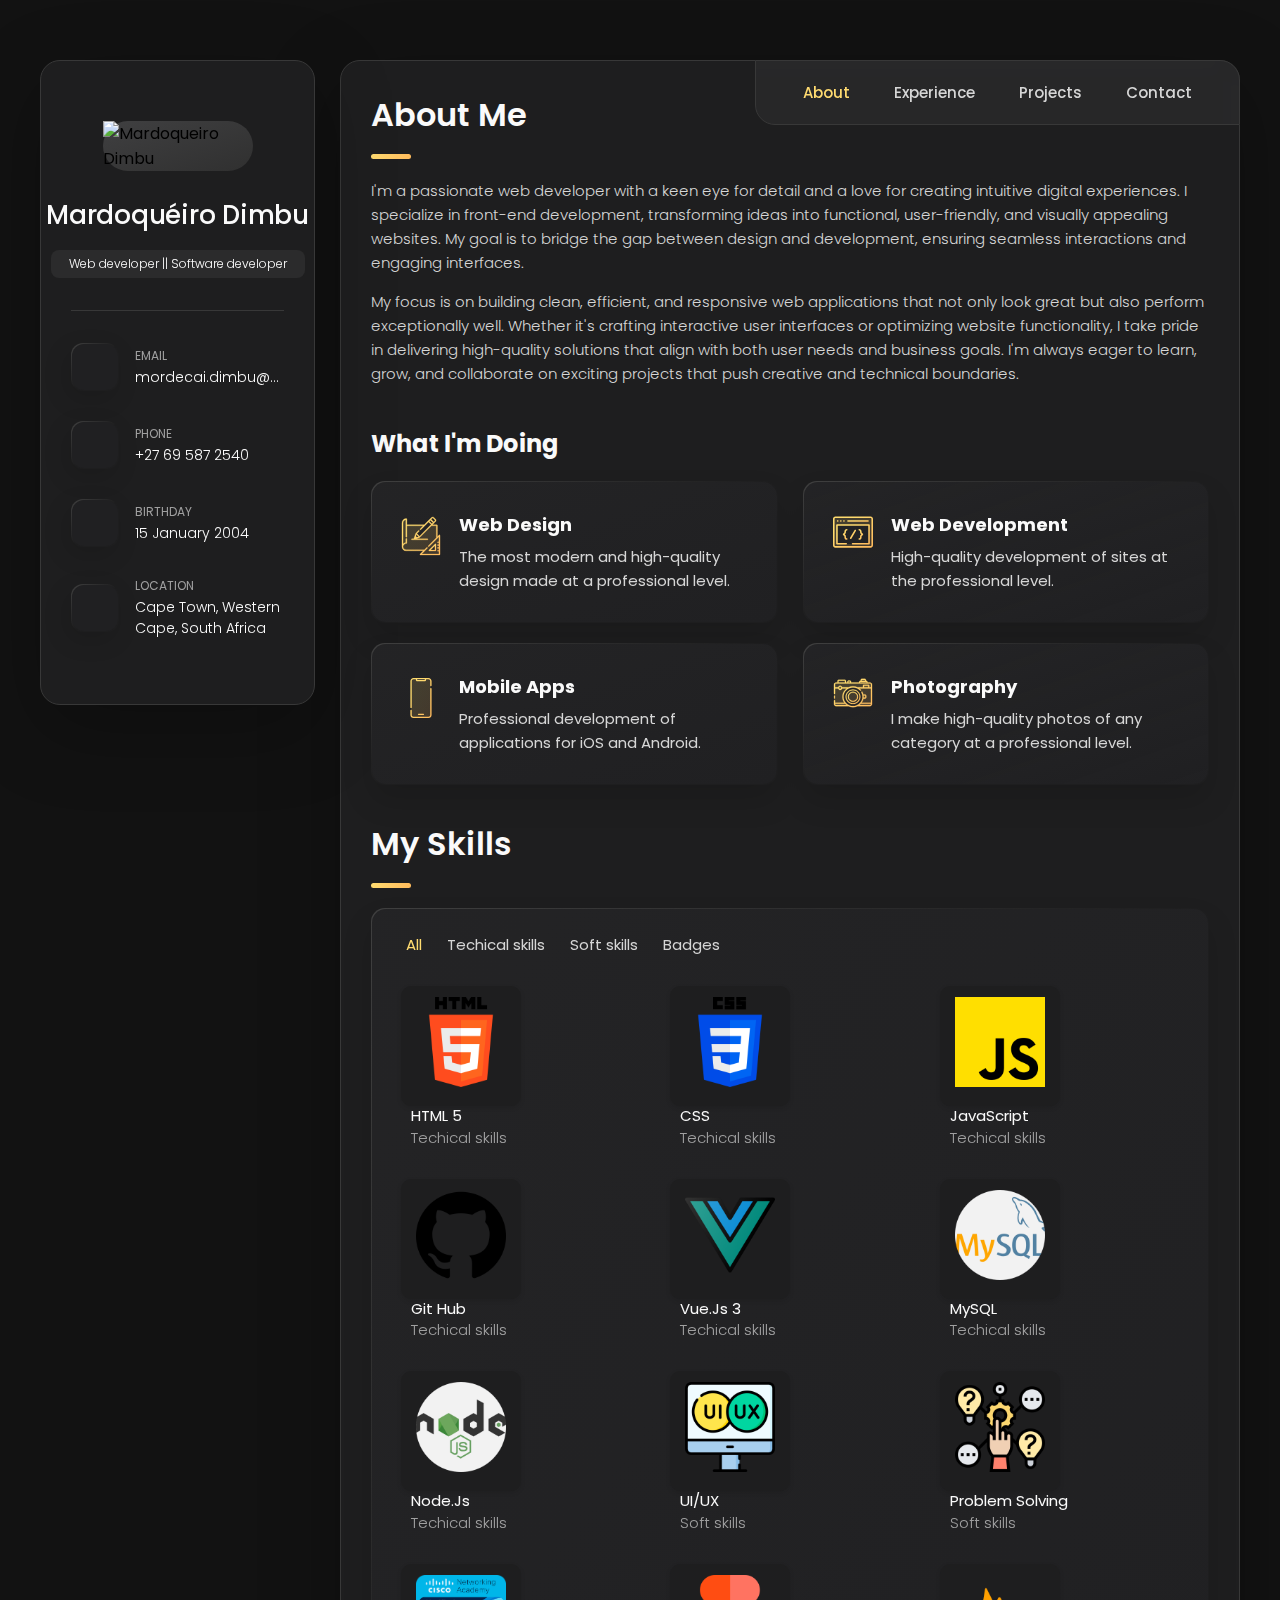
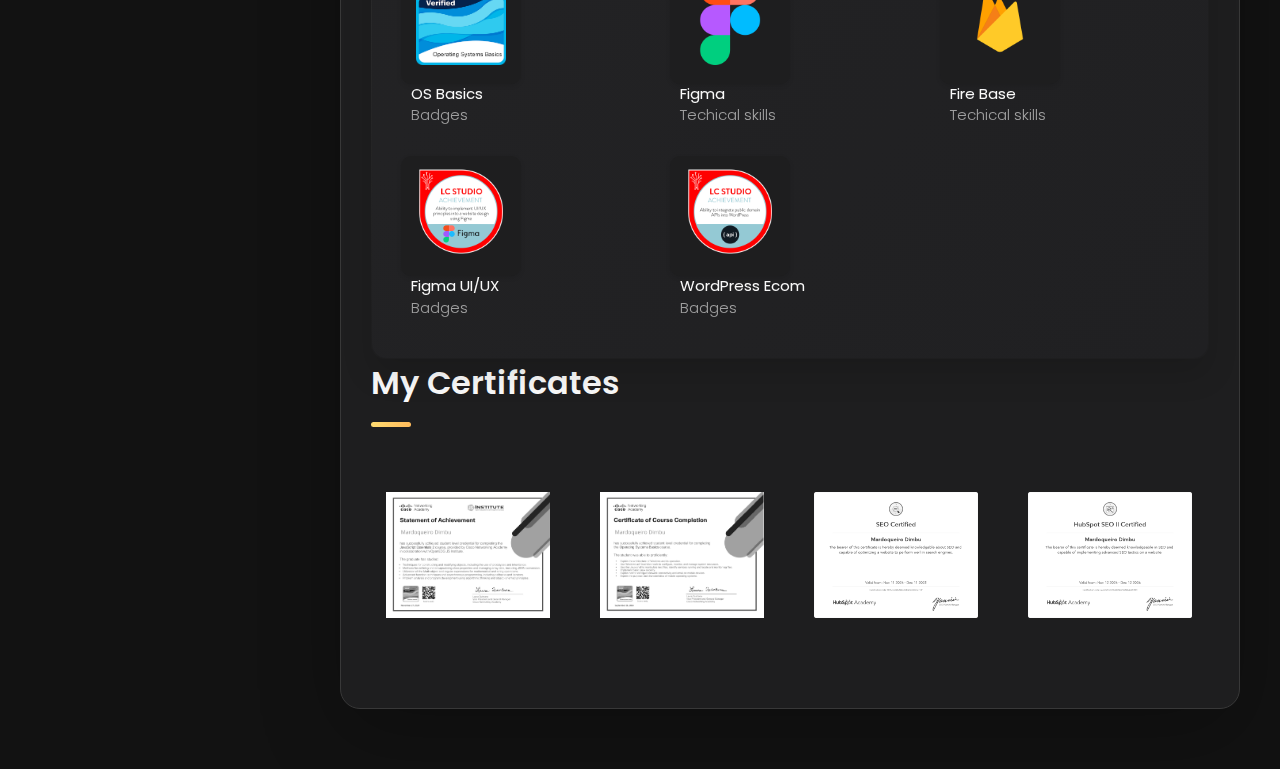
==== commit 0b603459: "changeImg" ====
--- a/dev.html
+++ b/dev.html
@@ -338,7 +338,7 @@
                     <a href="#">
                       <div :key="skill.id" class="skill-badge">
                         <figure class="skills-img">
-                          <img src="./assets/images/html-5.png" loading="lazy" class="skill-image" :alt="skill.title">
+                          <img src="asset/image/skills/html-5.png" loading="lazy" class="skill-image" :alt="skill.title">
                         </figure>
                       </div>
                       <h3 class="project-title">HTML 5</h3>
@@ -350,7 +350,7 @@
                     <a href="#">
                       <div :key="skill.id" class="skill-badge">
                         <figure class="skills-img">
-                          <img src="./assets/images/css-3.png" loading="lazy" class="skill-image" :alt="skill.title">
+                          <img src="asset/image/skills/css-3.png" loading="lazy" class="skill-image" :alt="skill.title">
                         </figure>
                       </div>
                       <h3 class="project-title">CSS</h3>
@@ -362,7 +362,7 @@
                     <a href="#">
                       <div :key="skill.id" class="skill-badge">
                         <figure class="skills-img">
-                          <img src="./assets/images/js.png" loading="lazy" class="skill-image" :alt="skill.title">
+                          <img src="asset/image/skills/js.png" loading="lazy" class="skill-image" :alt="skill.title">
                         </figure>
                       </div>
                       <h3 class="project-title">JavaScript</h3>
@@ -374,7 +374,7 @@
                     <a href="#">
                       <div :key="skill.id" class="skill-badge">
                         <figure class="skills-img">
-                          <img src="../assets/images/github.png" loading="lazy" class="skill-image" :alt="skill.title">
+                          <img src="asset/image/skills/github.png" loading="lazy" class="skill-image" :alt="skill.title">
                         </figure>
                       </div>
                       <h3 class="project-title">Git Hub</h3>
@@ -386,7 +386,7 @@
                     <a href="#">
                       <div :key="skill.id" class="skill-badge">
                         <figure class="skills-img">
-                          <img src="./assets/images/vue-js.png" loading="lazy" class="skill-image" :alt="skill.title">
+                          <img src="asset/image/skills/vue-js.png" loading="lazy" class="skill-image" :alt="skill.title">
                         </figure>
                       </div>
                       <h3 class="project-title">Vue.Js 3</h3>
@@ -398,7 +398,7 @@
                     <a href="#">
                       <div :key="skill.id" class="skill-badge">
                         <figure class="skills-img">
-                          <img src="./assets/images/mysql.png" loading="lazy" class="skill-image" :alt="skill.title">
+                          <img src="asset/image/skills/mysql.png" loading="lazy" class="skill-image" :alt="skill.title">
                         </figure>
                       </div>
                       <h3 class="project-title">MySQL</h3>
@@ -411,7 +411,7 @@
                     <a href="#">
                       <div :key="skill.id" class="skill-badge">
                         <figure class="skills-img">
-                          <img src="./assets/images/nodejs.png" loading="lazy" class="skill-image" :alt="skill.title">
+                          <img src="asset/image/skills/nodejs.png" loading="lazy" class="skill-image" :alt="skill.title">
                         </figure>
                       </div>
                       <h3 class="project-title">Node.Js</h3>
@@ -425,7 +425,7 @@
                     <a href="#">
                       <div :key="skill.id" class="skill-badge">
                         <figure class="skills-img">
-                          <img src="./assets/images/ui.png" loading="lazy" class="skill-image" :alt="skill.title">
+                          <img src="asset/image/skills/ui.png" loading="lazy" class="skill-image" :alt="skill.title">
                         </figure>
                       </div>
                       <h3 class="project-title">UI/UX</h3>
@@ -437,7 +437,7 @@
                     <a href="#">
                       <div :key="skill.id" class="skill-badge">
                         <figure class="skills-img">
-                          <img src="./assets/images/solution.png" loading="lazy" class="skill-image" :alt="skill.title">
+                          <img src="asset/image/skills/solution.png" loading="lazy" class="skill-image" :alt="skill.title">
                         </figure>
                       </div>
                       <h3 class="project-title">Problem Solving</h3>
@@ -450,7 +450,7 @@
                     <a href="#">
                       <div :key="skill.id" class="skill-badge">
                         <figure class="skills-img">
-                          <img src="./assets/images/operating-systems-basics.png" loading="lazy" class="skill-image"
+                          <img src="asset/image/skills/operating-systems-basics.png" loading="lazy" class="skill-image"
                             :alt="skill.title">
                         </figure>
                       </div>
@@ -465,7 +465,7 @@
                     <a href="#">
                       <div :key="skill.id" class="skill-badge">
                         <figure class="skills-img">
-                          <img src="./assets/images/figma.png" loading="lazy" class="skill-image" :alt="skill.title">
+                          <img src="asset/image/skills/figma.png" loading="lazy" class="skill-image" :alt="skill.title">
                         </figure>
                       </div>
                       <h3 class="project-title">Figma</h3>
@@ -478,7 +478,7 @@
                     <a href="#">
                       <div :key="skill.id" class="skill-badge">
                         <figure class="skills-img">
-                          <img src="./assets/images/firebase_google_icon.png" loading="lazy" class="skill-image"
+                          <img src="asset/image/skills/firebase_google_icon.png" loading="lazy" class="skill-image"
                             :alt="skill.title">
                         </figure>
                       </div>
@@ -491,7 +491,7 @@
                     <a href="#">
                       <div :key="skill.id" class="skill-badge">
                         <figure class="skills-img">
-                          <img src="./assets/images/UIUX.png" loading="lazy" class="skill-image" :alt="skill.title">
+                          <img src="asset/image/skills/UIUX.png" loading="lazy" class="skill-image" :alt="skill.title">
                         </figure>
                       </div>
                       <h3 class="project-title">Figma UI/UX</h3>
@@ -503,7 +503,7 @@
                     <a href="#">
                       <div :key="skill.id" class="skill-badge">
                         <figure class="skills-img">
-                          <img src="./assets/images/APIs.png" loading="lazy" class="skill-image" :alt="skill.title">
+                          <img src="asset/image/skills/APIs.png" loading="lazy" class="skill-image" :alt="skill.title">
                         </figure>
                       </div>
                       <h3 class="project-title">WordPress Ecom</h3>
@@ -667,105 +667,121 @@
                 </header>
 
                 <section class="timeline">
+
                     <div class="title-wrapper">
-                        <div class="icon-box">
-                            <ion-icon name="book-outline"></ion-icon>
-                        </div>
-
-                        <h3 class="h3">Education</h3>
+                      <div class="icon-box">
+                        <ion-icon name="book-outline"></ion-icon>
+                      </div>
+          
+                      <h3 class="h3">Experience</h3>
                     </div>
-
+          
                     <ol class="timeline-list">
-                        <li class="timeline-item">
-                            <h4 class="h4 timeline-item-title">
-                                University school of the arts
-                            </h4>
-
-                            <span>2007 — 2008</span>
-
-                            <p class="timeline-text">
-                                Nemo enims ipsam voluptatem, blanditiis praesentium voluptum
-                                delenit atque corrupti, quos dolores et quas molestias
-                                exceptur.
-                            </p>
-                        </li>
-
-                        <li class="timeline-item">
-                            <h4 class="h4 timeline-item-title">New york academy of art</h4>
-
-                            <span>2006 — 2007</span>
-
-                            <p class="timeline-text">
-                                Ratione voluptatem sequi nesciunt, facere quisquams facere
-                                menda ossimus, omnis voluptas assumenda est omnis..
-                            </p>
-                        </li>
-
-                        <li class="timeline-item">
-                            <h4 class="h4 timeline-item-title">
-                                High school of art and design
-                            </h4>
-
-                            <span>2002 — 2004</span>
-
-                            <p class="timeline-text">
-                                Duis aute irure dolor in reprehenderit in voluptate, quila
-                                voluptas mag odit aut fugit, sed consequuntur magni dolores
-                                eos.
-                            </p>
-                        </li>
+          
+                      <li class="timeline-item">
+                        
+                        <h4 class="h4 timeline-item-title">Solar MD - Software Development Intern</h4>
+          
+                        <span>January 2025 — March 2025</span>
+          
+                        <p class="timeline-text"> &#x2022; Developed a modular JavaScript input form, structuring code into reusable components across multiple files.</p>
+                        <p class="timeline-text"> &#x2022; Gained hands-on experience with HTML, CSS, and JavaScript in a real-world development environment.</p>
+                        <p class="timeline-text"> &#x2022; Collaborated with senior developers to refine code structure and improve functionality.</p>
+                        <p class="timeline-text"> &#x2022; Strengthened problem-solving skills by debugging and optimizing JavaScript code for better maintainability.</p>
+                      </li>
+          
+          
+                      <li class="timeline-item">
+          
+                        <h4 class="h4 timeline-item-title">LC STUDIO - Full-Stack Development Intern</h4>
+          
+                        <span>September 2024 — January 2025 </span>
+          
+                        <p class="timeline-text"> &#x2022;Further expanding my technical skills in full-stack development with a
+                          focus on modern web technologies and practices.</p>
+          
+                      </li>
+          
+                      <li class="timeline-item">
+          
+                        <h4 class="h4 timeline-item-title">House/Pet Sitter</h4>
+          
+                        <!-- <span>Mountain Club of South Africa National Community Convenor</span> -->
+                        <span>2024 — 2024</span>
+          
+                        <p class="timeline-text"> &#x2022; Provided house and pet-sitting services, ensuring property and pets
+                          were well taken care of during the owner's absence.</p>
+          
+                      </li>
+          
+                      <li class="timeline-item">
+          
+                        <h4 class="h4 timeline-item-title">The Homestead Head Office - Office Assistant</h4>
+          
+                        <span>Feb 2024 — March 2024</span>
+          
+                        <p class="timeline-text"> &#x2022; Answered calls and managed incoming inquiries.</p>
+                        <p class="timeline-text"> &#x2022; Reported directly to a senior staff member.</p>
+                        <p class="timeline-text"> &#x2022; Handled documentation and logged important information in the absence
+                          of office personnel.</p>
+          
+                      </li>
+          
                     </ol>
-                </section>
-
-                <section class="timeline">
+          
+                  </section>
+          
+                  <section class="timeline">
+          
                     <div class="title-wrapper">
-                        <div class="icon-box">
-                            <ion-icon name="book-outline"></ion-icon>
-                        </div>
-
-                        <h3 class="h3">Experience</h3>
+                      <div class="icon-box">
+                        <ion-icon name="book-outline"></ion-icon>
+                      </div>
+          
+                      <h3 class="h3">Education</h3>
                     </div>
-
+          
                     <ol class="timeline-list">
-                        <li class="timeline-item">
-                            <h4 class="h4 timeline-item-title">Creative director</h4>
-
-                            <span>2015 — Present</span>
-
-                            <p class="timeline-text">
-                                Nemo enim ipsam voluptatem blanditiis praesentium voluptum
-                                delenit atque corrupti, quos dolores et qvuas molestias
-                                exceptur.
-                            </p>
-                        </li>
-
-                        <li class="timeline-item">
-                            <h4 class="h4 timeline-item-title">Art director</h4>
-
-                            <span>2013 — 2015</span>
-
-                            <p class="timeline-text">
-                                Nemo enims ipsam voluptatem, blanditiis praesentium voluptum
-                                delenit atque corrupti, quos dolores et quas molestias
-                                exceptur.
-                            </p>
-                        </li>
-
-                        <li class="timeline-item">
-                            <h4 class="h4 timeline-item-title">Web designer</h4>
-
-                            <span>2010 — 2013</span>
-
-                            <p class="timeline-text">
-                                Nemo enims ipsam voluptatem, blanditiis praesentium voluptum
-                                delenit atque corrupti, quos dolores et quas molestias
-                                exceptur.
-                            </p>
-                        </li>
+          
+                      <li class="timeline-item">
+          
+                        <h4 class="h4 timeline-item-title">Life Choices Academy</h4>
+          
+                        <span>April 2024 - September 2024</span>
+          
+                        <p class="timeline-text"> Gained proficiency in various coding languages and frameworks, including:</p>
+          
+                        <p class="timeline-text"> &#x2022; HTML, CSS, JavaScript </p>
+                        <p class="timeline-text"> &#x2022; Vue.js, Node.js, MySQL, and Bootstrap
+                        </p>
+                        <br>
+                        <p class="timeline-text">Additionally, developed a strong foundation in:</p>
+          
+                        <p class="timeline-text"> &#x2022; Agile and Scrum methodologies.</p>
+                        <p class="timeline-text"> &#x2022; Problem-solving, critical thinking, and teamwork.</p>
+                        <p class="timeline-text"> &#x2022; Effective communication, time management, and adaptability in dynamic
+                          environment.</p>
+          
+                      </li>
+          
+                      <li class="timeline-item">
+          
+                        <h4 class="h4 timeline-item-title">Wynberg Boys' High School</h4>
+          
+                        <span>2019 — 2023</span>
+          
+                        <p class="timeline-text"> &#x2022; One of South Africa and Africa’s most prestigious schools.</p>
+                        <p class="timeline-text"> &#x2022; Studied: Mathematics Literacy, English, Afrikaans, Engineering Graphics
+                          and Design (EGD), Life Sciences, and Visual Art.</p>
+                        <p class="timeline-text"> &#x2022; Achieved a Bachelor’s Pass.</p>
+                        <p class="timeline-text"> &#x2022; Awarded Western Province Colours, participated in Drama, and Choir.</p>
+                      </li>
+          
                     </ol>
-                </section>
-
-                <section class="skill">
+          
+                  </section>
+
+                <!-- <section class="skill">
                     <h3 class="h3 skills-title">My skills</h3>
 
                     <ul class="skills-list content-card">
@@ -779,248 +795,203 @@
                                 <div class="skill-progress-fill" style="width: 80%"></div>
                             </div>
                         </li>
-
-                        <li class="skills-item">
-                            <div class="title-wrapper">
-                                <h5 class="h5">Graphic design</h5>
-                                <data value="70">70%</data>
-                            </div>
-
-                            <div class="skill-progress-bg">
-                                <div class="skill-progress-fill" style="width: 70%"></div>
-                            </div>
-                        </li>
-
-                        <li class="skills-item">
-                            <div class="title-wrapper">
-                                <h5 class="h5">Branding</h5>
-                                <data value="90">90%</data>
-                            </div>
-
-                            <div class="skill-progress-bg">
-                                <div class="skill-progress-fill" style="width: 90%"></div>
-                            </div>
-                        </li>
-
-                        <li class="skills-item">
-                            <div class="title-wrapper">
-                                <h5 class="h5">WordPress</h5>
-                                <data value="50">50%</data>
-                            </div>
-
-                            <div class="skill-progress-bg">
-                                <div class="skill-progress-fill" style="width: 50%"></div>
-                            </div>
-                        </li>
                     </ul>
-                </section>
+                </section> -->
             </article>
 
             <!--
         - #PROJECTS
       -->
-
-            <article class="projects" data-page="projects">
-                <header>
-                    <h2 class="h2 article-title">Projects</h2>
-                </header>
-
-                <section class="projects">
-                    <ul class="filter-list">
-                        <li class="filter-item">
-                            <button class="active" data-filter-btn>All</button>
-                        </li>
-
-                        <li class="filter-item">
-                            <button data-filter-btn>Web design</button>
-                        </li>
-
-                        <li class="filter-item">
-                            <button data-filter-btn>Applications</button>
-                        </li>
-
-                        <li class="filter-item">
-                            <button data-filter-btn>Web development</button>
-                        </li>
-                    </ul>
-
-                    <div class="filter-select-box">
-                        <button class="filter-select" data-select>
-                            <div class="select-value" data-selecct-value>
-                                Select category
-                            </div>
-
-                            <div class="select-icon">
-                                <ion-icon name="chevron-down"></ion-icon>
-                            </div>
-                        </button>
-
-                        <ul class="select-list">
-                            <li class="select-item">
-                                <button data-select-item>All</button>
-                            </li>
-
-                            <li class="select-item">
-                                <button data-select-item>Web design</button>
-                            </li>
-
-                            <li class="select-item">
-                                <button data-select-item>Applications</button>
-                            </li>
-
-                            <li class="select-item">
-                                <button data-select-item>Web development</button>
-                            </li>
-                        </ul>
-                    </div>
-
-                    <ul class="project-list">
-                        <li class="project-item active" data-filter-item data-category="web development">
-                            <a href="#">
-                                <figure class="project-img">
-                                    <div class="project-item-icon-box">
-                                        <ion-icon name="eye-outline"></ion-icon>
-                                    </div>
-
-                                    <img src="/asset/image/project-1.jpg" alt="finance" loading="lazy" />
-                                </figure>
-
-                                <h3 class="project-title">Finance</h3>
-
-                                <p class="project-category">Web development</p>
-                            </a>
-                        </li>
-
-                        <li class="project-item active" data-filter-item data-category="web development">
-                            <a href="#">
-                                <figure class="project-img">
-                                    <div class="project-item-icon-box">
-                                        <ion-icon name="eye-outline"></ion-icon>
-                                    </div>
-
-                                    <img src="/asset/image/project-2.png" alt="orizon" loading="lazy" />
-                                </figure>
-
-                                <h3 class="project-title">Orizon</h3>
-
-                                <p class="project-category">Web development</p>
-                            </a>
-                        </li>
-
-                        <li class="project-item active" data-filter-item data-category="web design">
-                            <a href="#">
-                                <figure class="project-img">
-                                    <div class="project-item-icon-box">
-                                        <ion-icon name="eye-outline"></ion-icon>
-                                    </div>
-
-                                    <img src="/asset/image/project-3.jpg" alt="fundo" loading="lazy" />
-                                </figure>
-
-                                <h3 class="project-title">Fundo</h3>
-
-                                <p class="project-category">Web design</p>
-                            </a>
-                        </li>
-
-                        <li class="project-item active" data-filter-item data-category="applications">
-                            <a href="#">
-                                <figure class="project-img">
-                                    <div class="project-item-icon-box">
-                                        <ion-icon name="eye-outline"></ion-icon>
-                                    </div>
-
-                                    <img src="/asset/image/project-4.png" alt="brawlhalla" loading="lazy" />
-                                </figure>
-
-                                <h3 class="project-title">Brawlhalla</h3>
-
-                                <p class="project-category">Applications</p>
-                            </a>
-                        </li>
-
-                        <li class="project-item active" data-filter-item data-category="web design">
-                            <a href="#">
-                                <figure class="project-img">
-                                    <div class="project-item-icon-box">
-                                        <ion-icon name="eye-outline"></ion-icon>
-                                    </div>
-
-                                    <img src="/asset/image/project-5.png" alt="dsm." loading="lazy" />
-                                </figure>
-
-                                <h3 class="project-title">DSM.</h3>
-
-                                <p class="project-category">Web design</p>
-                            </a>
-                        </li>
-
-                        <li class="project-item active" data-filter-item data-category="web design">
-                            <a href="#">
-                                <figure class="project-img">
-                                    <div class="project-item-icon-box">
-                                        <ion-icon name="eye-outline"></ion-icon>
-                                    </div>
-
-                                    <img src="/asset/image/project-6.png" alt="metaspark" loading="lazy" />
-                                </figure>
-
-                                <h3 class="project-title">MetaSpark</h3>
-
-                                <p class="project-category">Web design</p>
-                            </a>
-                        </li>
-
-                        <li class="project-item active" data-filter-item data-category="web development">
-                            <a href="#">
-                                <figure class="project-img">
-                                    <div class="project-item-icon-box">
-                                        <ion-icon name="eye-outline"></ion-icon>
-                                    </div>
-
-                                    <img src="/asset/image/project-7.png" alt="summary" loading="lazy" />
-                                </figure>
-
-                                <h3 class="project-title">Summary</h3>
-
-                                <p class="project-category">Web development</p>
-                            </a>
-                        </li>
-
-                        <li class="project-item active" data-filter-item data-category="applications">
-                            <a href="#">
-                                <figure class="project-img">
-                                    <div class="project-item-icon-box">
-                                        <ion-icon name="eye-outline"></ion-icon>
-                                    </div>
-
-                                    <img src="/asset/image/project-8.jpg" alt="task manager" loading="lazy" />
-                                </figure>
-
-                                <h3 class="project-title">Task Manager</h3>
-
-                                <p class="project-category">Applications</p>
-                            </a>
-                        </li>
-
-                        <li class="project-item active" data-filter-item data-category="web development">
-                            <a href="#">
-                                <figure class="project-img">
-                                    <div class="project-item-icon-box">
-                                        <ion-icon name="eye-outline"></ion-icon>
-                                    </div>
-
-                                    <img src="/asset/image/project-9.png" alt="arrival" loading="lazy" />
-                                </figure>
-
-                                <h3 class="project-title">Arrival</h3>
-
-                                <p class="project-category">Web development</p>
-                            </a>
-                        </li>
-                    </ul>
-                </section>
-            </article>
+      <article class="projects" data-page="projects">
+
+        <header>
+          <h2 class="h2 article-title">Projects</h2>
+        </header>
+
+        <section class="projects">
+
+          <ul class="filter-list">
+
+            <li class="filter-item">
+              <button class="active" data-filter-btn>All</button>
+            </li>
+
+            <li class="filter-item">
+              <button data-filter-btn>Web design</button>
+            </li>
+
+            <li class="filter-item">
+              <button data-filter-btn>Applications</button>
+            </li>
+
+            <li class="filter-item">
+              <button data-filter-btn>Web development</button>
+            </li>
+
+          </ul>
+
+          <div class="filter-select-box">
+
+            <button class="filter-select" data-select>
+
+              <div class="select-value" data-selecct-value>Select category</div>
+
+              <div class="select-icon">
+                <ion-icon name="chevron-down"></ion-icon>
+              </div>
+
+            </button>
+
+            <ul class="select-list">
+
+              <li class="select-item">
+                <button data-select-item>All</button>
+              </li>
+
+              <li class="select-item">
+                <button data-select-item>Web design</button>
+              </li>
+
+              <li class="select-item">
+                <button data-select-item>Applications</button>
+              </li>
+
+              <li class="select-item">
+                <button data-select-item>Web development</button>
+              </li>
+
+            </ul>
+
+          </div>
+
+          <ul class="project-list">
+
+            <li class="project-item  active" data-filter-item data-category="web development">
+              <a href="https://vueportfolio-fcad3.web.app/" target="_blank">
+
+                <figure class="project-img">
+                  <div class="project-item-icon-box">
+                    <ion-icon name="eye-outline"></ion-icon>
+                  </div>
+                  <img src="asset/image/projects/VueJs_Portfolio.png" alt="finance" loading="lazy">
+                </figure>
+
+                <h3 class="project-title">Vue Portfolio</h3>
+
+                <p class="project-category">Web development</p>
+
+              </a>
+            </li>
+
+            <li class="project-item  active" data-filter-item data-category="web design">
+              <a href="https://my-favourite-food.vercel.app/" target="_blank">
+
+                <figure class="project-img">
+                  <div class="project-item-icon-box">
+                    <ion-icon name="eye-outline"></ion-icon>
+                  </div>
+
+                  <img src="asset/image/projects/FavFood.png" alt="fundo" loading="lazy">
+                </figure>
+
+                <h3 class="project-title">My Favourite Food</h3>
+
+                <p class="project-category">Web design</p>
+
+              </a>
+            </li>
+
+            <li class="project-item  active" data-filter-item data-category="applications">
+              <a href="https://todo-app-challenge-omega.vercel.app/" target="_blank">
+
+                <figure class="project-img">
+                  <div class="project-item-icon-box">
+                    <ion-icon name="eye-outline"></ion-icon>
+                  </div>
+
+                  <img src="asset/image/projects/To-doApp.png" alt="brawlhalla" loading="lazy">
+                </figure>
+
+                <h3 class="project-title">To-do App</h3>
+
+                <p class="project-category">Applications</p>
+
+              </a>
+            </li>
+            <li class="project-item  active" data-filter-item data-category="web design">
+              <a href="https://mardoquiero-dimbu-portfolio.vercel.app/#home" target="_blank">
+
+                <figure class="project-img">
+                  <div class="project-item-icon-box">
+                    <ion-icon name="eye-outline"></ion-icon>
+                  </div>
+
+                  <img src="asset/image/projects/1stPortfolio.png" alt="brawlhalla" loading="lazy">
+                </figure>
+
+                <h3 class="project-title">Bootstrap Portfolio</h3>
+
+                <p class="project-category">Web design</p>
+
+              </a>
+            </li>
+            <li class="project-item  active" data-filter-item data-category="applications">
+              <a href="https://retroqueiro-inderc-onstruction.vercel.app/" target="_blank">
+
+                <figure class="project-img">
+                  <div class="project-item-icon-box">
+                    <ion-icon name="eye-outline"></ion-icon>
+                  </div>
+
+                  <img src="asset/image/projects/RetroQueiro.png" alt="brawlhalla" loading="lazy">
+                </figure>
+
+                <h3 class="project-title">Retro Queiro</h3>
+
+                <p class="project-category">Applications</p>
+
+              </a>
+            </li>
+            <li class="project-item  active" data-filter-item data-category="applications">
+              <a href="https://mardoquiero-dimbu-portfolio.vercel.app/#home" target="_blank">
+
+                <figure class="project-img">
+                  <div class="project-item-icon-box">
+                    <ion-icon name="eye-outline"></ion-icon>
+                  </div>
+
+                  <img src="asset/image/projects/Screenshot 2024-10-04 142146.png" alt="brawlhalla" loading="lazy">
+                </figure>
+
+                <h3 class="project-title">Github Portfolio</h3>
+
+                <p class="project-category">Applications</p>
+
+              </a>
+            </li>
+            <li class="project-item  active" data-filter-item data-category="web development">
+              <a href="https://jaymar-climbing-f140f.web.app/" target="_blank">
+
+                <figure class="project-img">
+                  <div class="project-item-icon-box">
+                    <ion-icon name="eye-outline"></ion-icon>
+                  </div>
+
+                  <img src="asset/image/projects/JayMar_Climbing.png" alt="brawlhalla" loading="lazy">
+                </figure>
+
+                <h3 class="project-title">JayMar Climbing</h3>
+
+                <p class="project-category">Web development</p>
+
+              </a>
+            </li>
+
+          </ul>
+
+        </section>
+
+      </article>
 
         <!--
         - #BLOG
@@ -1075,33 +1046,35 @@
 
                 <section class="mapbox" data-mapbox>
                     <figure>
-                        <iframe
-                            src="https://www.google.com/maps/embed?pb=!1m18!1m12!1m3!1d199666.5651251294!2d-121.58334177520186!3d38.56165006739519!2m3!1f0!2f0!3f0!3m2!1i1024!2i768!4f13.1!3m3!1m2!1s0x809ac672b28397f9%3A0x921f6aaa74197fdb!2sSacramento%2C%20CA%2C%20USA!5e0!3m2!1sen!2sbd!4v1647608789441!5m2!1sen!2sbd"
-                            width="400" height="300" loading="lazy"></iframe>
-                    </figure>
-                </section>
-
-                <section class="contact-form">
+                      <iframe
+                        src="https://www.google.com/maps/embed?pb=!1m18!1m12!1m3!1d88444.38728953834!2d18.50770516487678!3d-33.90277808388773!2m3!1f0!2f0!3f0!3m2!1i1024!2i768!4f13.1!3m3!1m2!1s0x1dcc5a5cb46e5bd5%3A0xb29f46122cdcbd13!2sParow%2C%20Cape%20Town!5e1!3m2!1sen!2sza!4v1728754484877!5m2!1sen!2sza"
+                        width="600" height="450" style="border:0;" allowfullscreen="" loading="lazy"
+                        referrerpolicy="no-referrer-when-downgrade">
+                      </iframe>
+                  </section>
+
+                  <section class="contact-form">
+
                     <h3 class="h3 form-title">Contact Form</h3>
-
-                    <form action="#" class="form" data-form>
-                        <div class="input-wrapper">
-                            <input type="text" name="fullname" class="form-input" placeholder="Full name" required
-                                data-form-input />
-
-                            <input type="email" name="email" class="form-input" placeholder="Email address" required
-                                data-form-input />
-                        </div>
-
-                        <textarea name="message" class="form-input" placeholder="Your Message" required
-                            data-form-input></textarea>
-
-                        <button class="form-btn" type="submit" disabled data-form-btn>
-                            <ion-icon name="paper-plane"></ion-icon>
-                            <span>Send Message</span>
-                        </button>
+          
+                    <form action="https://formspree.io/f/mvoeyzga" method="POST" class="form" data-form target="_blank">
+          
+                      <div class="input-wrapper">
+                        <input type="text" name="fullname" class="form-input" placeholder="Full name" required data-form-input>
+          
+                        <input type="email" name="email" class="form-input" placeholder="Email address" required data-form-input>
+                      </div>
+          
+                      <textarea name="message" class="form-input" placeholder="Your Message" required data-form-input></textarea>
+          
+                      <button class="form-btn" type="submit" disabled data-form-btn>
+                        <ion-icon name="paper-plane"></ion-icon>
+                        <span>Send Message</span>
+                      </button>
+          
                     </form>
-                </section>
+          
+                  </section>
             </article>
         </div>
     </main>
--- a/asset/css/style.css
+++ b/asset/css/style.css
@@ -720,6 +720,49 @@
     font-weight: var(--fw-300);
     line-height: 1.6;
   }
+
+
+  /**
+   * skills 
+   */
+   
+   .skills-container {
+    display: flex;
+    flex-wrap: wrap;
+    gap: 1rem;
+    justify-content: center;
+  }
+  
+  .skill-badge {
+    display: flex;
+    flex-direction: column;
+    align-items: center;
+    justify-content: center;
+    background: var(--eerie-black-2);
+    /* background-color: #1b1b1b; */
+    width: 120px;
+    height: 120px;
+    border-radius: 10px;
+    padding: 0.5rem;
+    font-size: 0.9rem;
+    transition: all 0.3s ease;
+    box-shadow: 0 2px 5px rgba(0, 0, 0, 0.1);
+    color: #333;
+    text-align: center;
+  }
+  
+  .skill-badge:hover {
+    background-color: #f3bf6d;
+    transform: translateY(-2px);
+    box-shadow: 0 4px 8px rgba(0, 0, 0, 0.15);
+  }
+  
+  .skill-image {
+    width: 90px;
+    height: 100px;
+    object-fit: contain;
+    margin-bottom: 0.5rem;
+  }
   
   
   /**
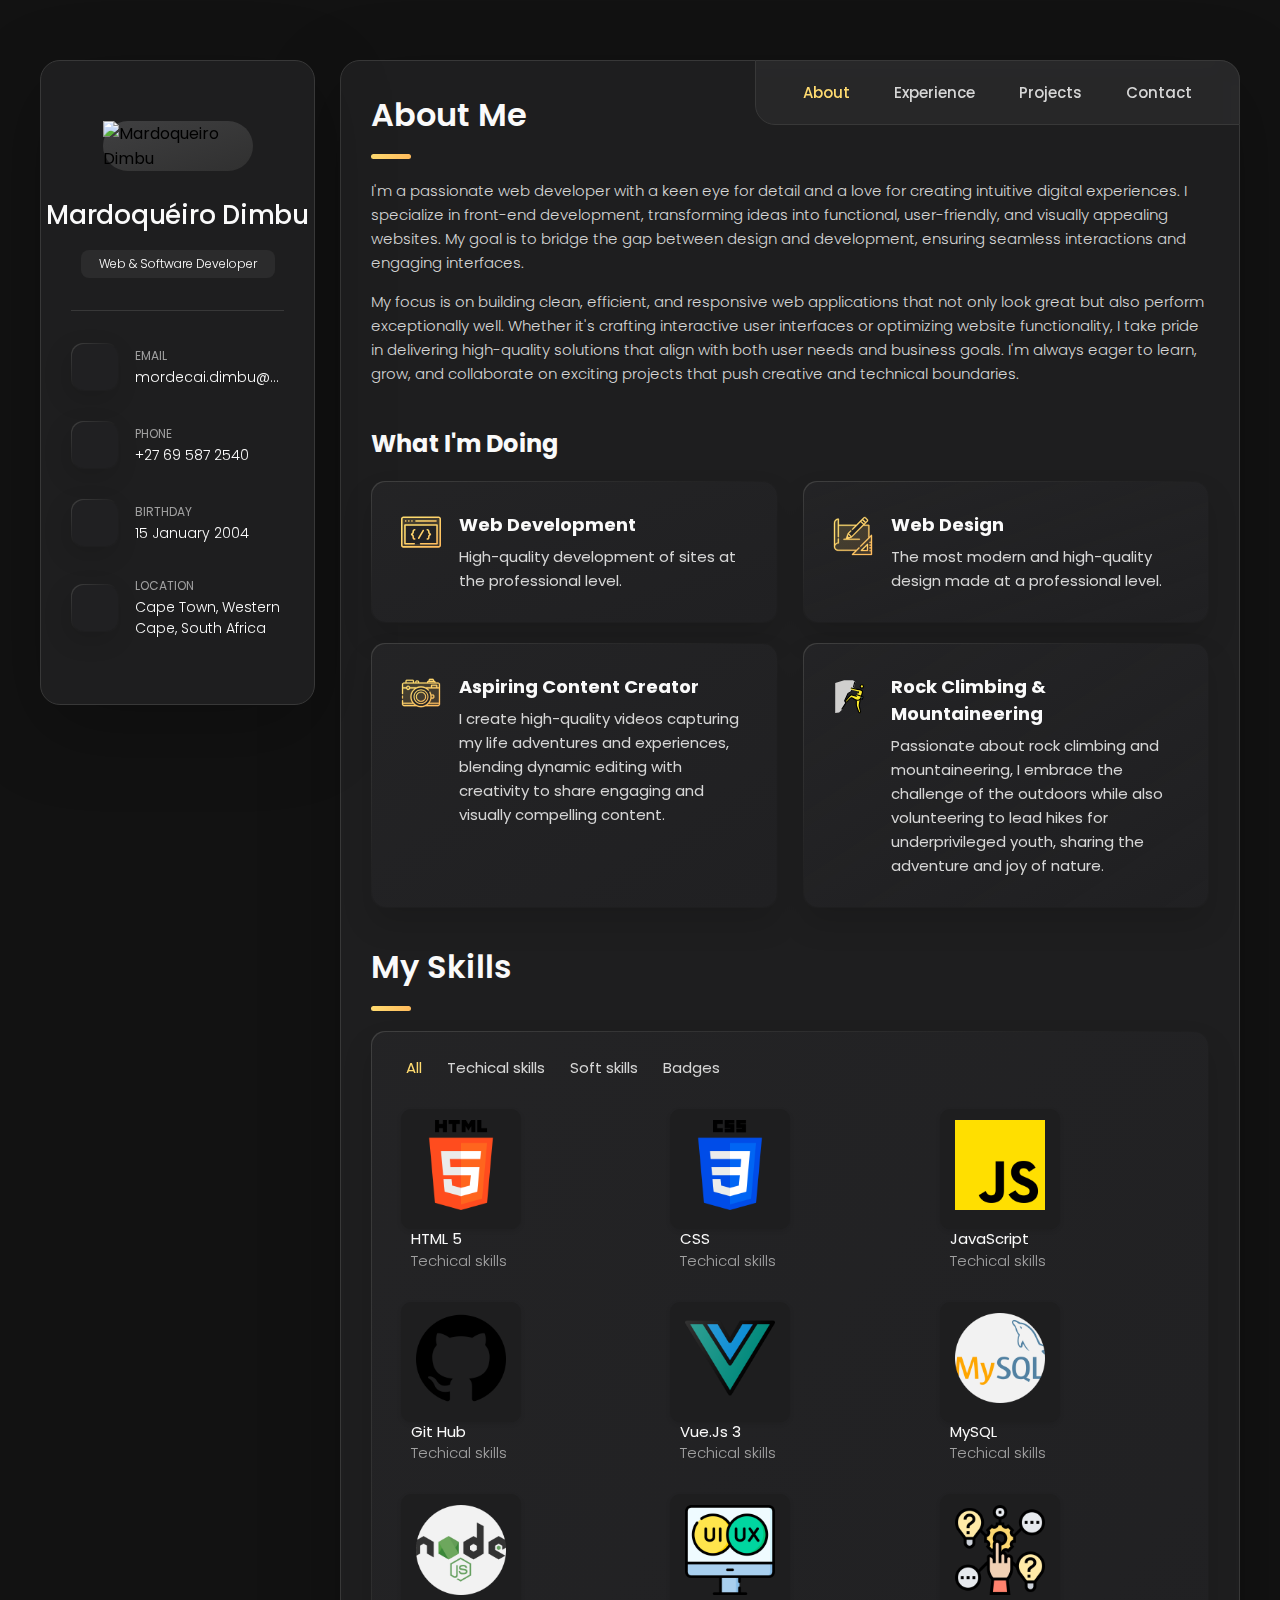
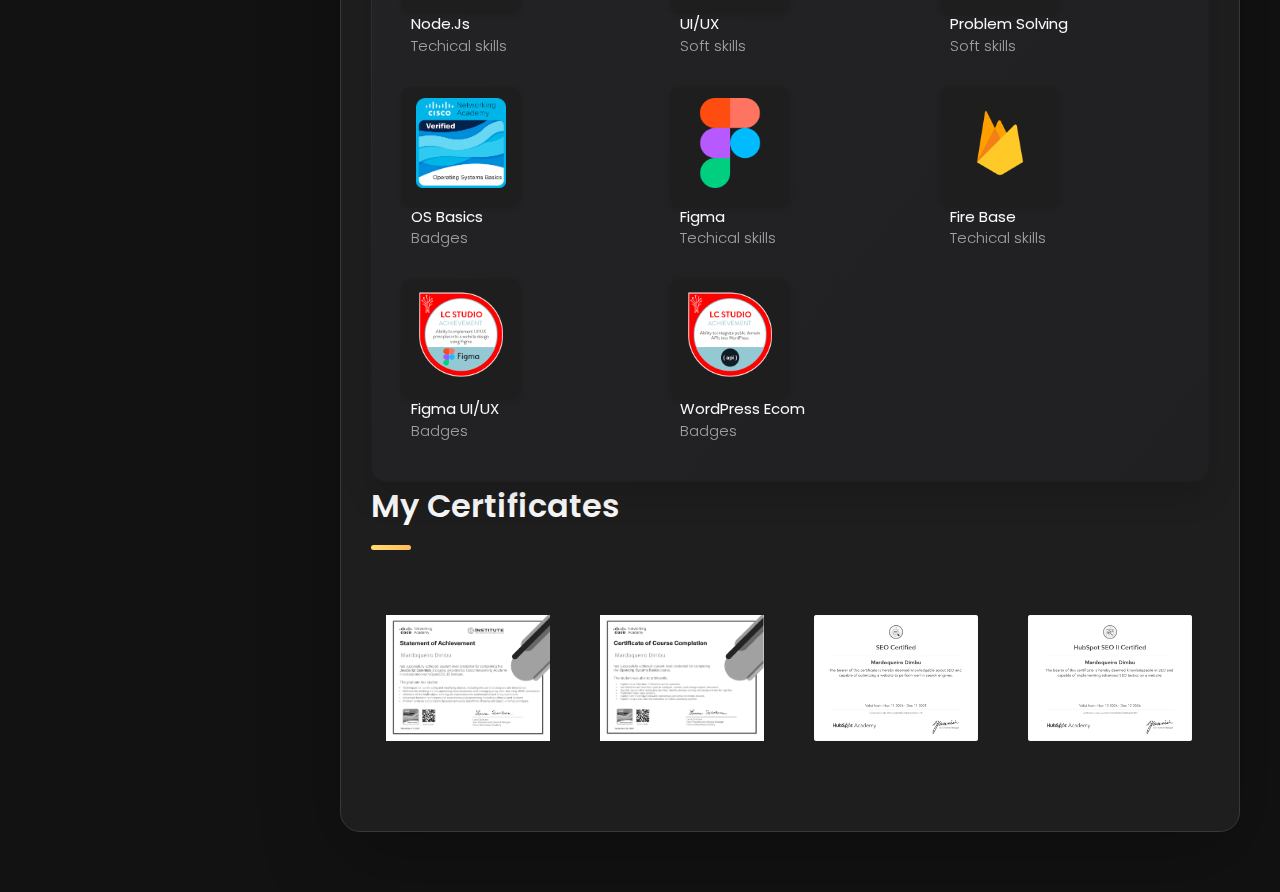
==== commit d49f1880: "twek" ====
--- a/dev.html
+++ b/dev.html
@@ -14,12 +14,12 @@
 
     <!--
     - custom css link
-  -->
+    -->
     <link rel="stylesheet" href="asset/css/style.css" />
 
     <!--
     - google font link
-  -->
+    -->
     <link rel="preconnect" href="https://fonts.googleapis.com" />
     <link rel="preconnect" href="https://fonts.gstatic.com" crossorigin />
     <link href="https://fonts.googleapis.com/css2?family=Poppins:wght@300;400;500;600&display=swap" rel="stylesheet" />
@@ -28,10 +28,10 @@
 <body>
     <!--
     - #MAIN
-  -->
+    -->
 
     <main>
-        <!--
+    <!--
       - #SIDEBAR
     -->
 
@@ -45,7 +45,7 @@
                 <div class="info-content">
                     <h1 class="name" title="Richard hanrick">Mardoquéiro Dimbu</h1>
 
-                    <p class="title">Web developer || Software developer</p>
+                    <p class="title">Web & Software Developer</p>
                 </div>
 
                 <button class="info_more-btn" data-sidebar-btn>
@@ -136,13 +136,13 @@
         </aside>
 
         <!--
-      - #main-content
-    -->
+        - #main-content
+        -->
 
         <div class="main-content">
-            <!--
+        <!--
         - #NAVBAR
-      -->
+        -->
 
             <nav class="navbar">
                 <ul class="navbar-list">
@@ -168,9 +168,9 @@
                 </ul>
             </nav>
 
-            <!--
+        <!--
         - #ABOUT
-      -->
+        -->
 
             <article class="about active" data-page="about">
                 <header>
@@ -179,16 +179,22 @@
 
                 <section class="about-text">
                     <p>
-                        I'm a passionate web developer with a keen eye for detail and a love for creating intuitive digital experiences. I specialize in front-end development, transforming ideas into functional, user-friendly, and visually appealing websites. My goal is to bridge the gap between design and development, ensuring seamless interactions and engaging interfaces.
+                        I'm a passionate web developer with a keen eye for detail and a love for creating intuitive
+                        digital experiences. I specialize in front-end development, transforming ideas into functional,
+                        user-friendly, and visually appealing websites. My goal is to bridge the gap between design and
+                        development, ensuring seamless interactions and engaging interfaces.
                     </p>
-                
+
                     <p>
-                        My focus is on building clean, efficient, and responsive web applications that not only look great but also perform exceptionally well. Whether it's crafting interactive user interfaces or optimizing website functionality, I take pride in delivering high-quality solutions that align with both user needs and business goals. I'm always eager to learn, grow, and collaborate on exciting projects that push creative and technical boundaries.
+                        My focus is on building clean, efficient, and responsive web applications that not only look
+                        great but also perform exceptionally well. Whether it's crafting interactive user interfaces or
+                        optimizing website functionality, I take pride in delivering high-quality solutions that align
+                        with both user needs and business goals. I'm always eager to learn, grow, and collaborate on
+                        exciting projects that push creative and technical boundaries.
                     </p>
                 </section>
-                
-
-                <!--
+
+        <!--
           - service
         -->
 
@@ -196,10 +202,24 @@
                     <h3 class="h3 service-title">What i'm doing</h3>
 
                     <ul class="service-list">
+
                         <li class="service-item">
                             <div class="service-icon-box">
-                                <img src="/asset/image/icon-design.svg
-                " alt="design icon" width="40" />
+                                <img src="/asset/image/icon-dev.svg" alt="Web development icon" width="40" />
+                            </div>
+
+                            <div class="service-content-box">
+                                <h4 class="h4 service-item-title">Web development</h4>
+
+                                <p class="service-item-text">
+                                    High-quality development of sites at the professional level.
+                                </p>
+                            </div>
+                        </li>
+
+                        <li class="service-item">
+                            <div class="service-icon-box">
+                                <img src="/asset/image/icon-design.svg" alt="design icon" width="40" />
                             </div>
 
                             <div class="service-content-box">
@@ -213,310 +233,315 @@
                         </li>
 
                         <li class="service-item">
+
                             <div class="service-icon-box">
-                                <img src="/asset/image/icon-dev.svg" alt="Web development icon" width="40" />
+                                <img src="asset/image/icon-photo.svg" alt="camera icon" width="40">
                             </div>
 
                             <div class="service-content-box">
-                                <h4 class="h4 service-item-title">Web development</h4>
+                                <h4 class="h4 service-item-title">Aspiring Content Creator</h4>
 
                                 <p class="service-item-text">
-                                    High-quality development of sites at the professional level.
+                                    I create high-quality videos capturing my life adventures and experiences, blending
+                                    dynamic editing with creativity to share engaging and visually compelling content.
                                 </p>
                             </div>
-                        </li>
-
+
+
+
+                        </li>
                         <li class="service-item">
+
                             <div class="service-icon-box">
-                                <img src="/asset/image/icon-app.svg" alt="mobile app icon" width="40" />
+                                <img src="asset/image/person-climbing-svgrepo-com.svg" alt="camera icon" width="40">
                             </div>
 
                             <div class="service-content-box">
-                                <h4 class="h4 service-item-title">Mobile apps</h4>
+                                <h4 class="h4 service-item-title">Rock Climbing & Mountaineering</h4>
 
                                 <p class="service-item-text">
-                                    Professional development of applications for iOS and
-                                    Android.
+                                    Passionate about rock climbing and mountaineering, I embrace the challenge of the
+                                    outdoors while also volunteering to lead hikes for underprivileged youth, sharing
+                                    the adventure and joy of nature.
                                 </p>
                             </div>
-                        </li>
-
-                        <li class="service-item">
-                            <div class="service-icon-box">
-                                <img src="/asset/image/icon-photo.svg" alt="camera icon" width="40" />
-                            </div>
-
-                            <div class="service-content-box">
-                                <h4 class="h4 service-item-title">Photography</h4>
-
-                                <p class="service-item-text">
-                                    I make high-quality photos of any category at a professional
-                                    level.
-                                </p>
-                            </div>
+
+
                         </li>
                     </ul>
                 </section>
 
 
 
-                <!--
-          - Skills
+        <!--
+          - #Skills
         -->
 
-        <section class="skill">
-
-            <!-- <h3 class="h3 skills-title">My skills</h3> -->
-  
-            <header>
-              <h2 class="h2 article-title">My skills</h2>
-            </header>
-  
-            <ul class="skills-list content-card">
-  
-              <section class="projects">
-  
-                <ul class="filter-list">
-  
-                  <li class="filter-item">
-                    <button class="active" data-filter-btn>All</button>
-                  </li>
-  
-                  <li class="filter-item">
-                    <button data-filter-btn>Techical skills</button>
-                  </li>
-  
-                  <li class="filter-item">
-                    <button data-filter-btn>Soft skills</button>
-                  </li>
-  
-                  <li class="filter-item">
-                    <button data-filter-btn>Badges</button>
-                  </li>
-  
-                </ul>
-  
-                <div class="filter-select-box">
-  
-                  <button class="filter-select" data-select>
-  
-                    <div class="select-value" data-selecct-value>Select category</div>
-  
-                    <div class="select-icon">
-                      <ion-icon name="chevron-down"></ion-icon>
-                    </div>
-  
-                  </button>
-  
-                  <ul class="select-list">
-  
-                    <li class="select-item">
-                      <button data-select-item>All</button>
-                    </li>
-  
-                    <li class="select-item">
-                      <button data-select-item>Techical skills</button>
-                    </li>
-  
-                    <li class="select-item">
-                      <button data-select-item>Soft skills</button>
-                    </li>
-  
-                    <li class="select-item">
-                      <button data-select-item>Badges</button>
-                    </li>
-  
-                  </ul>
-  
-                </div>
-  
-  
-  
-                <ul class="project-list">
-  
-                  <li class="project-item active" data-filter-item data-category="techical skills">
-                    <a href="#">
-                      <div :key="skill.id" class="skill-badge">
-                        <figure class="skills-img">
-                          <img src="asset/image/skills/html-5.png" loading="lazy" class="skill-image" :alt="skill.title">
-                        </figure>
-                      </div>
-                      <h3 class="project-title">HTML 5</h3>
-                      <p class="project-category">Techical skills</p>
-                    </a>
-                  </li>
-  
-                  <li class="project-item  active" data-filter-item data-category="techical skills">
-                    <a href="#">
-                      <div :key="skill.id" class="skill-badge">
-                        <figure class="skills-img">
-                          <img src="asset/image/skills/css-3.png" loading="lazy" class="skill-image" :alt="skill.title">
-                        </figure>
-                      </div>
-                      <h3 class="project-title">CSS</h3>
-                      <p class="project-category">Techical skills</p>
-                    </a>
-                  </li>
-  
-                  <li class="project-item  active" data-filter-item data-category="techical skills">
-                    <a href="#">
-                      <div :key="skill.id" class="skill-badge">
-                        <figure class="skills-img">
-                          <img src="asset/image/skills/js.png" loading="lazy" class="skill-image" :alt="skill.title">
-                        </figure>
-                      </div>
-                      <h3 class="project-title">JavaScript</h3>
-                      <p class="project-category">Techical skills</p>
-                    </a>
-                  </li>
-  
-                  <li class="project-item  active" data-filter-item data-category="techical skills">
-                    <a href="#">
-                      <div :key="skill.id" class="skill-badge">
-                        <figure class="skills-img">
-                          <img src="asset/image/skills/github.png" loading="lazy" class="skill-image" :alt="skill.title">
-                        </figure>
-                      </div>
-                      <h3 class="project-title">Git Hub</h3>
-                      <p class="project-category">Techical skills</p>
-                    </a>
-                  </li>
-  
-                  <li class="project-item  active" data-filter-item data-category="techical skills">
-                    <a href="#">
-                      <div :key="skill.id" class="skill-badge">
-                        <figure class="skills-img">
-                          <img src="asset/image/skills/vue-js.png" loading="lazy" class="skill-image" :alt="skill.title">
-                        </figure>
-                      </div>
-                      <h3 class="project-title">Vue.Js 3</h3>
-                      <p class="project-category">Techical skills</p>
-                    </a>
-                  </li>
-  
-                  <li class="project-item  active" data-filter-item data-category="techical skills">
-                    <a href="#">
-                      <div :key="skill.id" class="skill-badge">
-                        <figure class="skills-img">
-                          <img src="asset/image/skills/mysql.png" loading="lazy" class="skill-image" :alt="skill.title">
-                        </figure>
-                      </div>
-                      <h3 class="project-title">MySQL</h3>
-                      <p class="project-category">Techical skills</p>
-  
-                    </a>
-                  </li>
-  
-                  <li class="project-item  active" data-filter-item data-category="techical skills">
-                    <a href="#">
-                      <div :key="skill.id" class="skill-badge">
-                        <figure class="skills-img">
-                          <img src="asset/image/skills/nodejs.png" loading="lazy" class="skill-image" :alt="skill.title">
-                        </figure>
-                      </div>
-                      <h3 class="project-title">Node.Js</h3>
-                      <p class="project-category">Techical skills</p>
-  
-                    </a>
-                  </li>
-  
-  
-                  <li class="project-item  active" data-filter-item data-category="soft skills">
-                    <a href="#">
-                      <div :key="skill.id" class="skill-badge">
-                        <figure class="skills-img">
-                          <img src="asset/image/skills/ui.png" loading="lazy" class="skill-image" :alt="skill.title">
-                        </figure>
-                      </div>
-                      <h3 class="project-title">UI/UX</h3>
-                      <p class="project-category">Soft skills</p>
-  
-                    </a>
-                  </li>
-                  <li class="project-item  active" data-filter-item data-category="soft skills">
-                    <a href="#">
-                      <div :key="skill.id" class="skill-badge">
-                        <figure class="skills-img">
-                          <img src="asset/image/skills/solution.png" loading="lazy" class="skill-image" :alt="skill.title">
-                        </figure>
-                      </div>
-                      <h3 class="project-title">Problem Solving</h3>
-                      <p class="project-category">Soft skills</p>
-  
-                    </a>
-                  </li>
-  
-                  <li class="project-item  active" data-filter-item data-category="badges">
-                    <a href="#">
-                      <div :key="skill.id" class="skill-badge">
-                        <figure class="skills-img">
-                          <img src="asset/image/skills/operating-systems-basics.png" loading="lazy" class="skill-image"
-                            :alt="skill.title">
-                        </figure>
-                      </div>
-                      <h3 class="project-title">OS Basics</h3>
-                      <!-- <h3 class="project-title">Basics</h3>     -->
-                      <p class="project-category">Badges</p>
-  
-                    </a>
-                  </li>
-  
-                  <li class="project-item  active" data-filter-item data-category="techical skills">
-                    <a href="#">
-                      <div :key="skill.id" class="skill-badge">
-                        <figure class="skills-img">
-                          <img src="asset/image/skills/figma.png" loading="lazy" class="skill-image" :alt="skill.title">
-                        </figure>
-                      </div>
-                      <h3 class="project-title">Figma</h3>
-                      <p class="project-category">Techical skills</p>
-  
-                    </a>
-                  </li>
-  
-                  <li class="project-item  active" data-filter-item data-category="techical skills">
-                    <a href="#">
-                      <div :key="skill.id" class="skill-badge">
-                        <figure class="skills-img">
-                          <img src="asset/image/skills/firebase_google_icon.png" loading="lazy" class="skill-image"
-                            :alt="skill.title">
-                        </figure>
-                      </div>
-                      <h3 class="project-title">Fire Base</h3>
-                      <p class="project-category">Techical skills</p>
-  
-                    </a>
-                  </li>
-                  <li class="project-item  active" data-filter-item data-category="badges">
-                    <a href="#">
-                      <div :key="skill.id" class="skill-badge">
-                        <figure class="skills-img">
-                          <img src="asset/image/skills/UIUX.png" loading="lazy" class="skill-image" :alt="skill.title">
-                        </figure>
-                      </div>
-                      <h3 class="project-title">Figma UI/UX</h3>
-                      <p class="project-category">Badges</p>
-  
-                    </a>
-                  </li>
-                  <li class="project-item  active" data-filter-item data-category="badges">
-                    <a href="#">
-                      <div :key="skill.id" class="skill-badge">
-                        <figure class="skills-img">
-                          <img src="asset/image/skills/APIs.png" loading="lazy" class="skill-image" :alt="skill.title">
-                        </figure>
-                      </div>
-                      <h3 class="project-title">WordPress Ecom</h3>
-                      <p class="project-category">Badges</p>
-  
-                    </a>
-                  </li>
-  
-                </ul>
-  
-              </section>
-  
-              <!-- <li class="skills-item">
+                <section class="skill">
+
+                    <!-- <h3 class="h3 skills-title">My skills</h3> -->
+
+                    <header>
+                        <h2 class="h2 article-title">My skills</h2>
+                    </header>
+
+                    <ul class="skills-list content-card">
+
+                        <section class="projects">
+
+                            <ul class="filter-list">
+
+                                <li class="filter-item">
+                                    <button class="active" data-filter-btn>All</button>
+                                </li>
+
+                                <li class="filter-item">
+                                    <button data-filter-btn>Techical skills</button>
+                                </li>
+
+                                <li class="filter-item">
+                                    <button data-filter-btn>Soft skills</button>
+                                </li>
+
+                                <li class="filter-item">
+                                    <button data-filter-btn>Badges</button>
+                                </li>
+
+                            </ul>
+
+                            <div class="filter-select-box">
+
+                                <button class="filter-select" data-select>
+
+                                    <div class="select-value" data-selecct-value>Select category</div>
+
+                                    <div class="select-icon">
+                                        <ion-icon name="chevron-down"></ion-icon>
+                                    </div>
+
+                                </button>
+
+                                <ul class="select-list">
+
+                                    <li class="select-item">
+                                        <button data-select-item>All</button>
+                                    </li>
+
+                                    <li class="select-item">
+                                        <button data-select-item>Techical skills</button>
+                                    </li>
+
+                                    <li class="select-item">
+                                        <button data-select-item>Soft skills</button>
+                                    </li>
+
+                                    <li class="select-item">
+                                        <button data-select-item>Badges</button>
+                                    </li>
+
+                                </ul>
+
+                            </div>
+
+
+
+                            <ul class="project-list">
+
+                                <li class="project-item active" data-filter-item data-category="techical skills">
+                                    <a href="#">
+                                        <div :key="skill.id" class="skill-badge">
+                                            <figure class="skills-img">
+                                                <img src="asset/image/skills/html-5.png" loading="lazy"
+                                                    class="skill-image" :alt="skill.title">
+                                            </figure>
+                                        </div>
+                                        <h3 class="project-title">HTML 5</h3>
+                                        <p class="project-category">Techical skills</p>
+                                    </a>
+                                </li>
+
+                                <li class="project-item  active" data-filter-item data-category="techical skills">
+                                    <a href="#">
+                                        <div :key="skill.id" class="skill-badge">
+                                            <figure class="skills-img">
+                                                <img src="asset/image/skills/css-3.png" loading="lazy"
+                                                    class="skill-image" :alt="skill.title">
+                                            </figure>
+                                        </div>
+                                        <h3 class="project-title">CSS</h3>
+                                        <p class="project-category">Techical skills</p>
+                                    </a>
+                                </li>
+
+                                <li class="project-item  active" data-filter-item data-category="techical skills">
+                                    <a href="#">
+                                        <div :key="skill.id" class="skill-badge">
+                                            <figure class="skills-img">
+                                                <img src="asset/image/skills/js.png" loading="lazy" class="skill-image"
+                                                    :alt="skill.title">
+                                            </figure>
+                                        </div>
+                                        <h3 class="project-title">JavaScript</h3>
+                                        <p class="project-category">Techical skills</p>
+                                    </a>
+                                </li>
+
+                                <li class="project-item  active" data-filter-item data-category="techical skills">
+                                    <a href="#">
+                                        <div :key="skill.id" class="skill-badge">
+                                            <figure class="skills-img">
+                                                <img src="asset/image/skills/github.png" loading="lazy"
+                                                    class="skill-image" :alt="skill.title">
+                                            </figure>
+                                        </div>
+                                        <h3 class="project-title">Git Hub</h3>
+                                        <p class="project-category">Techical skills</p>
+                                    </a>
+                                </li>
+
+                                <li class="project-item  active" data-filter-item data-category="techical skills">
+                                    <a href="#">
+                                        <div :key="skill.id" class="skill-badge">
+                                            <figure class="skills-img">
+                                                <img src="asset/image/skills/vue-js.png" loading="lazy"
+                                                    class="skill-image" :alt="skill.title">
+                                            </figure>
+                                        </div>
+                                        <h3 class="project-title">Vue.Js 3</h3>
+                                        <p class="project-category">Techical skills</p>
+                                    </a>
+                                </li>
+
+                                <li class="project-item  active" data-filter-item data-category="techical skills">
+                                    <a href="#">
+                                        <div :key="skill.id" class="skill-badge">
+                                            <figure class="skills-img">
+                                                <img src="asset/image/skills/mysql.png" loading="lazy"
+                                                    class="skill-image" :alt="skill.title">
+                                            </figure>
+                                        </div>
+                                        <h3 class="project-title">MySQL</h3>
+                                        <p class="project-category">Techical skills</p>
+
+                                    </a>
+                                </li>
+
+                                <li class="project-item  active" data-filter-item data-category="techical skills">
+                                    <a href="#">
+                                        <div :key="skill.id" class="skill-badge">
+                                            <figure class="skills-img">
+                                                <img src="asset/image/skills/nodejs.png" loading="lazy"
+                                                    class="skill-image" :alt="skill.title">
+                                            </figure>
+                                        </div>
+                                        <h3 class="project-title">Node.Js</h3>
+                                        <p class="project-category">Techical skills</p>
+
+                                    </a>
+                                </li>
+
+
+                                <li class="project-item  active" data-filter-item data-category="soft skills">
+                                    <a href="#">
+                                        <div :key="skill.id" class="skill-badge">
+                                            <figure class="skills-img">
+                                                <img src="asset/image/skills/ui.png" loading="lazy" class="skill-image"
+                                                    :alt="skill.title">
+                                            </figure>
+                                        </div>
+                                        <h3 class="project-title">UI/UX</h3>
+                                        <p class="project-category">Soft skills</p>
+
+                                    </a>
+                                </li>
+                                <li class="project-item  active" data-filter-item data-category="soft skills">
+                                    <a href="#">
+                                        <div :key="skill.id" class="skill-badge">
+                                            <figure class="skills-img">
+                                                <img src="asset/image/skills/solution.png" loading="lazy"
+                                                    class="skill-image" :alt="skill.title">
+                                            </figure>
+                                        </div>
+                                        <h3 class="project-title">Problem Solving</h3>
+                                        <p class="project-category">Soft skills</p>
+
+                                    </a>
+                                </li>
+
+                                <li class="project-item  active" data-filter-item data-category="badges">
+                                    <a href="#">
+                                        <div :key="skill.id" class="skill-badge">
+                                            <figure class="skills-img">
+                                                <img src="asset/image/skills/operating-systems-basics.png"
+                                                    loading="lazy" class="skill-image" :alt="skill.title">
+                                            </figure>
+                                        </div>
+                                        <h3 class="project-title">OS Basics</h3>
+                                        <!-- <h3 class="project-title">Basics</h3>     -->
+                                        <p class="project-category">Badges</p>
+
+                                    </a>
+                                </li>
+
+                                <li class="project-item  active" data-filter-item data-category="techical skills">
+                                    <a href="#">
+                                        <div :key="skill.id" class="skill-badge">
+                                            <figure class="skills-img">
+                                                <img src="asset/image/skills/figma.png" loading="lazy"
+                                                    class="skill-image" :alt="skill.title">
+                                            </figure>
+                                        </div>
+                                        <h3 class="project-title">Figma</h3>
+                                        <p class="project-category">Techical skills</p>
+
+                                    </a>
+                                </li>
+
+                                <li class="project-item  active" data-filter-item data-category="techical skills">
+                                    <a href="#">
+                                        <div :key="skill.id" class="skill-badge">
+                                            <figure class="skills-img">
+                                                <img src="asset/image/skills/firebase_google_icon.png" loading="lazy"
+                                                    class="skill-image" :alt="skill.title">
+                                            </figure>
+                                        </div>
+                                        <h3 class="project-title">Fire Base</h3>
+                                        <p class="project-category">Techical skills</p>
+
+                                    </a>
+                                </li>
+                                <li class="project-item  active" data-filter-item data-category="badges">
+                                    <a href="#">
+                                        <div :key="skill.id" class="skill-badge">
+                                            <figure class="skills-img">
+                                                <img src="asset/image/skills/UIUX.png" loading="lazy"
+                                                    class="skill-image" :alt="skill.title">
+                                            </figure>
+                                        </div>
+                                        <h3 class="project-title">Figma UI/UX</h3>
+                                        <p class="project-category">Badges</p>
+
+                                    </a>
+                                </li>
+                                <li class="project-item  active" data-filter-item data-category="badges">
+                                    <a href="#">
+                                        <div :key="skill.id" class="skill-badge">
+                                            <figure class="skills-img">
+                                                <img src="asset/image/skills/APIs.png" loading="lazy"
+                                                    class="skill-image" :alt="skill.title">
+                                            </figure>
+                                        </div>
+                                        <h3 class="project-title">WordPress Ecom</h3>
+                                        <p class="project-category">Badges</p>
+
+                                    </a>
+                                </li>
+
+                            </ul>
+
+                        </section>
+
+                        <!-- <li class="skills-item">
   
                 <div class="title-wrapper">
                   <h5 class="h5">Web design</h5>
@@ -528,13 +553,13 @@
                 </div>
   
               </li> -->
-            </ul>
-  
-          </section>
-
-
-
-                <!--
+                    </ul>
+
+                </section>
+
+
+
+        <!--
           - testimonials
         -->
 
@@ -568,8 +593,8 @@
                     </ul>
                 </section> -->
 
-                
-                <!--
+
+        <!--
           - testimonials modal
         -->
 
@@ -583,7 +608,7 @@
 
                         <div class="modal-img-wrapper">
                             <figure class="modal-avatar-box">
-                                <img src="/asset/image/avatar-1.png" alt="Daniel lewis" width="80" data-modal-img />
+                                <img src="/asset/image" alt="Daniel lewis" width="80" data-modal-img />
                             </figure>
 
                             <img src="/asset/image/icon-quote.svg" alt="quote icon" />
@@ -608,25 +633,27 @@
                     </section>
                 </div>
 
-                <!--
+        <!--
           - clients
         -->
 
                 <section class="clients">
                     <header>
                         <h2 class="h2 article-title">My Certificates</h2>
-                      </header>
+                    </header>
 
                     <ul class="clients-list has-scrollbar">
                         <li class="clients-item">
                             <a href="#">
-                                <img src="/asset/image/certification/JavaScript_Essentials_2_certification.jpg" alt="client logo" />
+                                <img src="/asset/image/certification/JavaScript_Essentials_2_certification.jpg"
+                                    alt="client logo" />
                             </a>
                         </li>
 
                         <li class="clients-item">
                             <a href="#">
-                                <img src="/asset/image/certification/Operating_Systems_Basics_certification.jpg" alt="client logo" />
+                                <img src="/asset/image/certification/Operating_Systems_Basics_certification.jpg"
+                                    alt="client logo" />
                             </a>
                         </li>
 
@@ -657,9 +684,9 @@
                 </section>
             </article>
 
-            <!--
+        <!--
         - #EXPERIENCE
-      -->
+        -->
 
             <article class="experience" data-page="experience">
                 <header>
@@ -669,117 +696,129 @@
                 <section class="timeline">
 
                     <div class="title-wrapper">
-                      <div class="icon-box">
-                        <ion-icon name="book-outline"></ion-icon>
-                      </div>
-          
-                      <h3 class="h3">Experience</h3>
+                        <div class="icon-box">
+                            <ion-icon name="book-outline"></ion-icon>
+                        </div>
+
+                        <h3 class="h3">Experience</h3>
                     </div>
-          
+
                     <ol class="timeline-list">
-          
-                      <li class="timeline-item">
-                        
-                        <h4 class="h4 timeline-item-title">Solar MD - Software Development Intern</h4>
-          
-                        <span>January 2025 — March 2025</span>
-          
-                        <p class="timeline-text"> &#x2022; Developed a modular JavaScript input form, structuring code into reusable components across multiple files.</p>
-                        <p class="timeline-text"> &#x2022; Gained hands-on experience with HTML, CSS, and JavaScript in a real-world development environment.</p>
-                        <p class="timeline-text"> &#x2022; Collaborated with senior developers to refine code structure and improve functionality.</p>
-                        <p class="timeline-text"> &#x2022; Strengthened problem-solving skills by debugging and optimizing JavaScript code for better maintainability.</p>
-                      </li>
-          
-          
-                      <li class="timeline-item">
-          
-                        <h4 class="h4 timeline-item-title">LC STUDIO - Full-Stack Development Intern</h4>
-          
-                        <span>September 2024 — January 2025 </span>
-          
-                        <p class="timeline-text"> &#x2022;Further expanding my technical skills in full-stack development with a
-                          focus on modern web technologies and practices.</p>
-          
-                      </li>
-          
-                      <li class="timeline-item">
-          
-                        <h4 class="h4 timeline-item-title">House/Pet Sitter</h4>
-          
-                        <!-- <span>Mountain Club of South Africa National Community Convenor</span> -->
-                        <span>2024 — 2024</span>
-          
-                        <p class="timeline-text"> &#x2022; Provided house and pet-sitting services, ensuring property and pets
-                          were well taken care of during the owner's absence.</p>
-          
-                      </li>
-          
-                      <li class="timeline-item">
-          
-                        <h4 class="h4 timeline-item-title">The Homestead Head Office - Office Assistant</h4>
-          
-                        <span>Feb 2024 — March 2024</span>
-          
-                        <p class="timeline-text"> &#x2022; Answered calls and managed incoming inquiries.</p>
-                        <p class="timeline-text"> &#x2022; Reported directly to a senior staff member.</p>
-                        <p class="timeline-text"> &#x2022; Handled documentation and logged important information in the absence
-                          of office personnel.</p>
-          
-                      </li>
-          
+
+                        <li class="timeline-item">
+
+                            <h4 class="h4 timeline-item-title">Solar MD - Software Development Intern</h4>
+
+                            <span>January 2025 — March 2025</span>
+
+                            <p class="timeline-text"> &#x2022; Developed a modular JavaScript input form, structuring
+                                code into reusable components across multiple files.</p>
+                            <p class="timeline-text"> &#x2022; Gained hands-on experience with HTML, CSS, and JavaScript
+                                in a real-world development environment.</p>
+                            <p class="timeline-text"> &#x2022; Collaborated with senior developers to refine code
+                                structure and improve functionality.</p>
+                            <p class="timeline-text"> &#x2022; Strengthened problem-solving skills by debugging and
+                                optimizing JavaScript code for better maintainability.</p>
+                        </li>
+
+
+                        <li class="timeline-item">
+
+                            <h4 class="h4 timeline-item-title">LC STUDIO - Full-Stack Development Intern</h4>
+
+                            <span>September 2024 — January 2025 </span>
+
+                            <p class="timeline-text"> &#x2022;Further expanding my technical skills in full-stack
+                                development with a
+                                focus on modern web technologies and practices.</p>
+
+                        </li>
+
+                        <li class="timeline-item">
+
+                            <h4 class="h4 timeline-item-title">House/Pet Sitter</h4>
+
+                            <!-- <span>Mountain Club of South Africa National Community Convenor</span> -->
+                            <span>2024 — 2024</span>
+
+                            <p class="timeline-text"> &#x2022; Provided house and pet-sitting services, ensuring
+                                property and pets
+                                were well taken care of during the owner's absence.</p>
+
+                        </li>
+
+                        <li class="timeline-item">
+
+                            <h4 class="h4 timeline-item-title">The Homestead Head Office - Office Assistant</h4>
+
+                            <span>Feb 2024 — March 2024</span>
+
+                            <p class="timeline-text"> &#x2022; Answered calls and managed incoming inquiries.</p>
+                            <p class="timeline-text"> &#x2022; Reported directly to a senior staff member.</p>
+                            <p class="timeline-text"> &#x2022; Handled documentation and logged important information in
+                                the absence
+                                of office personnel.</p>
+
+                        </li>
+
                     </ol>
-          
-                  </section>
-          
-                  <section class="timeline">
-          
+
+                </section>
+
+                <section class="timeline">
+
                     <div class="title-wrapper">
-                      <div class="icon-box">
-                        <ion-icon name="book-outline"></ion-icon>
-                      </div>
-          
-                      <h3 class="h3">Education</h3>
+                        <div class="icon-box">
+                            <ion-icon name="book-outline"></ion-icon>
+                        </div>
+
+                        <h3 class="h3">Education</h3>
                     </div>
-          
+
                     <ol class="timeline-list">
-          
-                      <li class="timeline-item">
-          
-                        <h4 class="h4 timeline-item-title">Life Choices Academy</h4>
-          
-                        <span>April 2024 - September 2024</span>
-          
-                        <p class="timeline-text"> Gained proficiency in various coding languages and frameworks, including:</p>
-          
-                        <p class="timeline-text"> &#x2022; HTML, CSS, JavaScript </p>
-                        <p class="timeline-text"> &#x2022; Vue.js, Node.js, MySQL, and Bootstrap
-                        </p>
-                        <br>
-                        <p class="timeline-text">Additionally, developed a strong foundation in:</p>
-          
-                        <p class="timeline-text"> &#x2022; Agile and Scrum methodologies.</p>
-                        <p class="timeline-text"> &#x2022; Problem-solving, critical thinking, and teamwork.</p>
-                        <p class="timeline-text"> &#x2022; Effective communication, time management, and adaptability in dynamic
-                          environment.</p>
-          
-                      </li>
-          
-                      <li class="timeline-item">
-          
-                        <h4 class="h4 timeline-item-title">Wynberg Boys' High School</h4>
-          
-                        <span>2019 — 2023</span>
-          
-                        <p class="timeline-text"> &#x2022; One of South Africa and Africa’s most prestigious schools.</p>
-                        <p class="timeline-text"> &#x2022; Studied: Mathematics Literacy, English, Afrikaans, Engineering Graphics
-                          and Design (EGD), Life Sciences, and Visual Art.</p>
-                        <p class="timeline-text"> &#x2022; Achieved a Bachelor’s Pass.</p>
-                        <p class="timeline-text"> &#x2022; Awarded Western Province Colours, participated in Drama, and Choir.</p>
-                      </li>
-          
+
+                        <li class="timeline-item">
+
+                            <h4 class="h4 timeline-item-title">Life Choices Academy</h4>
+
+                            <span>April 2024 - September 2024</span>
+
+                            <p class="timeline-text"> Gained proficiency in various coding languages and frameworks,
+                                including:</p>
+
+                            <p class="timeline-text"> &#x2022; HTML, CSS, JavaScript </p>
+                            <p class="timeline-text"> &#x2022; Vue.js, Node.js, MySQL, and Bootstrap
+                            </p>
+                            <br>
+                            <p class="timeline-text">Additionally, developed a strong foundation in:</p>
+
+                            <p class="timeline-text"> &#x2022; Agile and Scrum methodologies.</p>
+                            <p class="timeline-text"> &#x2022; Problem-solving, critical thinking, and teamwork.</p>
+                            <p class="timeline-text"> &#x2022; Effective communication, time management, and
+                                adaptability in dynamic
+                                environment.</p>
+
+                        </li>
+
+                        <li class="timeline-item">
+
+                            <h4 class="h4 timeline-item-title">Wynberg Boys' High School</h4>
+
+                            <span>2019 — 2023</span>
+
+                            <p class="timeline-text"> &#x2022; One of South Africa and Africa’s most prestigious
+                                schools.</p>
+                            <p class="timeline-text"> &#x2022; Studied: Mathematics Literacy, English, Afrikaans,
+                                Engineering Graphics
+                                and Design (EGD), Life Sciences, and Visual Art.</p>
+                            <p class="timeline-text"> &#x2022; Achieved a Bachelor’s Pass.</p>
+                            <p class="timeline-text"> &#x2022; Awarded Western Province Colours, participated in Drama,
+                                and Choir.</p>
+                        </li>
+
                     </ol>
-          
-                  </section>
+
+                </section>
 
                 <!-- <section class="skill">
                     <h3 class="h3 skills-title">My skills</h3>
@@ -799,199 +838,200 @@
                 </section> -->
             </article>
 
-            <!--
+        <!--
         - #PROJECTS
-      -->
-      <article class="projects" data-page="projects">
-
-        <header>
-          <h2 class="h2 article-title">Projects</h2>
-        </header>
-
-        <section class="projects">
-
-          <ul class="filter-list">
-
-            <li class="filter-item">
-              <button class="active" data-filter-btn>All</button>
-            </li>
-
-            <li class="filter-item">
-              <button data-filter-btn>Web design</button>
-            </li>
-
-            <li class="filter-item">
-              <button data-filter-btn>Applications</button>
-            </li>
-
-            <li class="filter-item">
-              <button data-filter-btn>Web development</button>
-            </li>
-
-          </ul>
-
-          <div class="filter-select-box">
-
-            <button class="filter-select" data-select>
-
-              <div class="select-value" data-selecct-value>Select category</div>
-
-              <div class="select-icon">
-                <ion-icon name="chevron-down"></ion-icon>
-              </div>
-
-            </button>
-
-            <ul class="select-list">
-
-              <li class="select-item">
-                <button data-select-item>All</button>
-              </li>
-
-              <li class="select-item">
-                <button data-select-item>Web design</button>
-              </li>
-
-              <li class="select-item">
-                <button data-select-item>Applications</button>
-              </li>
-
-              <li class="select-item">
-                <button data-select-item>Web development</button>
-              </li>
-
-            </ul>
-
-          </div>
-
-          <ul class="project-list">
-
-            <li class="project-item  active" data-filter-item data-category="web development">
-              <a href="https://vueportfolio-fcad3.web.app/" target="_blank">
-
-                <figure class="project-img">
-                  <div class="project-item-icon-box">
-                    <ion-icon name="eye-outline"></ion-icon>
-                  </div>
-                  <img src="asset/image/projects/VueJs_Portfolio.png" alt="finance" loading="lazy">
-                </figure>
-
-                <h3 class="project-title">Vue Portfolio</h3>
-
-                <p class="project-category">Web development</p>
-
-              </a>
-            </li>
-
-            <li class="project-item  active" data-filter-item data-category="web design">
-              <a href="https://my-favourite-food.vercel.app/" target="_blank">
-
-                <figure class="project-img">
-                  <div class="project-item-icon-box">
-                    <ion-icon name="eye-outline"></ion-icon>
-                  </div>
-
-                  <img src="asset/image/projects/FavFood.png" alt="fundo" loading="lazy">
-                </figure>
-
-                <h3 class="project-title">My Favourite Food</h3>
-
-                <p class="project-category">Web design</p>
-
-              </a>
-            </li>
-
-            <li class="project-item  active" data-filter-item data-category="applications">
-              <a href="https://todo-app-challenge-omega.vercel.app/" target="_blank">
-
-                <figure class="project-img">
-                  <div class="project-item-icon-box">
-                    <ion-icon name="eye-outline"></ion-icon>
-                  </div>
-
-                  <img src="asset/image/projects/To-doApp.png" alt="brawlhalla" loading="lazy">
-                </figure>
-
-                <h3 class="project-title">To-do App</h3>
-
-                <p class="project-category">Applications</p>
-
-              </a>
-            </li>
-            <li class="project-item  active" data-filter-item data-category="web design">
-              <a href="https://mardoquiero-dimbu-portfolio.vercel.app/#home" target="_blank">
-
-                <figure class="project-img">
-                  <div class="project-item-icon-box">
-                    <ion-icon name="eye-outline"></ion-icon>
-                  </div>
-
-                  <img src="asset/image/projects/1stPortfolio.png" alt="brawlhalla" loading="lazy">
-                </figure>
-
-                <h3 class="project-title">Bootstrap Portfolio</h3>
-
-                <p class="project-category">Web design</p>
-
-              </a>
-            </li>
-            <li class="project-item  active" data-filter-item data-category="applications">
-              <a href="https://retroqueiro-inderc-onstruction.vercel.app/" target="_blank">
-
-                <figure class="project-img">
-                  <div class="project-item-icon-box">
-                    <ion-icon name="eye-outline"></ion-icon>
-                  </div>
-
-                  <img src="asset/image/projects/RetroQueiro.png" alt="brawlhalla" loading="lazy">
-                </figure>
-
-                <h3 class="project-title">Retro Queiro</h3>
-
-                <p class="project-category">Applications</p>
-
-              </a>
-            </li>
-            <li class="project-item  active" data-filter-item data-category="applications">
-              <a href="https://mardoquiero-dimbu-portfolio.vercel.app/#home" target="_blank">
-
-                <figure class="project-img">
-                  <div class="project-item-icon-box">
-                    <ion-icon name="eye-outline"></ion-icon>
-                  </div>
-
-                  <img src="asset/image/projects/Screenshot 2024-10-04 142146.png" alt="brawlhalla" loading="lazy">
-                </figure>
-
-                <h3 class="project-title">Github Portfolio</h3>
-
-                <p class="project-category">Applications</p>
-
-              </a>
-            </li>
-            <li class="project-item  active" data-filter-item data-category="web development">
-              <a href="https://jaymar-climbing-f140f.web.app/" target="_blank">
-
-                <figure class="project-img">
-                  <div class="project-item-icon-box">
-                    <ion-icon name="eye-outline"></ion-icon>
-                  </div>
-
-                  <img src="asset/image/projects/JayMar_Climbing.png" alt="brawlhalla" loading="lazy">
-                </figure>
-
-                <h3 class="project-title">JayMar Climbing</h3>
-
-                <p class="project-category">Web development</p>
-
-              </a>
-            </li>
-
-          </ul>
-
-        </section>
-
-      </article>
+        -->
+            <article class="projects" data-page="projects">
+
+                <header>
+                    <h2 class="h2 article-title">Projects</h2>
+                </header>
+
+                <section class="projects">
+
+                    <ul class="filter-list">
+
+                        <li class="filter-item">
+                            <button class="active" data-filter-btn>All</button>
+                        </li>
+
+                        <li class="filter-item">
+                            <button data-filter-btn>Web design</button>
+                        </li>
+
+                        <li class="filter-item">
+                            <button data-filter-btn>Applications</button>
+                        </li>
+
+                        <li class="filter-item">
+                            <button data-filter-btn>Web development</button>
+                        </li>
+
+                    </ul>
+
+                    <div class="filter-select-box">
+
+                        <button class="filter-select" data-select>
+
+                            <div class="select-value" data-selecct-value>Select category</div>
+
+                            <div class="select-icon">
+                                <ion-icon name="chevron-down"></ion-icon>
+                            </div>
+
+                        </button>
+
+                        <ul class="select-list">
+
+                            <li class="select-item">
+                                <button data-select-item>All</button>
+                            </li>
+
+                            <li class="select-item">
+                                <button data-select-item>Web design</button>
+                            </li>
+
+                            <li class="select-item">
+                                <button data-select-item>Applications</button>
+                            </li>
+
+                            <li class="select-item">
+                                <button data-select-item>Web development</button>
+                            </li>
+
+                        </ul>
+
+                    </div>
+
+                    <ul class="project-list">
+
+                        <li class="project-item  active" data-filter-item data-category="web development">
+                            <a href="https://vueportfolio-fcad3.web.app/" target="_blank">
+
+                                <figure class="project-img">
+                                    <div class="project-item-icon-box">
+                                        <ion-icon name="eye-outline"></ion-icon>
+                                    </div>
+                                    <img src="asset/image/projects/VueJs_Portfolio.png" alt="finance" loading="lazy">
+                                </figure>
+
+                                <h3 class="project-title">Vue Portfolio</h3>
+
+                                <p class="project-category">Web development</p>
+
+                            </a>
+                        </li>
+
+                        <li class="project-item  active" data-filter-item data-category="web design">
+                            <a href="https://my-favourite-food.vercel.app/" target="_blank">
+
+                                <figure class="project-img">
+                                    <div class="project-item-icon-box">
+                                        <ion-icon name="eye-outline"></ion-icon>
+                                    </div>
+
+                                    <img src="asset/image/projects/FavFood.png" alt="fundo" loading="lazy">
+                                </figure>
+
+                                <h3 class="project-title">My Favourite Food</h3>
+
+                                <p class="project-category">Web design</p>
+
+                            </a>
+                        </li>
+
+                        <li class="project-item  active" data-filter-item data-category="applications">
+                            <a href="https://todo-app-challenge-omega.vercel.app/" target="_blank">
+
+                                <figure class="project-img">
+                                    <div class="project-item-icon-box">
+                                        <ion-icon name="eye-outline"></ion-icon>
+                                    </div>
+
+                                    <img src="asset/image/projects/To-doApp.png" alt="brawlhalla" loading="lazy">
+                                </figure>
+
+                                <h3 class="project-title">To-do App</h3>
+
+                                <p class="project-category">Applications</p>
+
+                            </a>
+                        </li>
+                        <li class="project-item  active" data-filter-item data-category="web design">
+                            <a href="https://mardoquiero-dimbu-portfolio.vercel.app/#home" target="_blank">
+
+                                <figure class="project-img">
+                                    <div class="project-item-icon-box">
+                                        <ion-icon name="eye-outline"></ion-icon>
+                                    </div>
+
+                                    <img src="asset/image/projects/1stPortfolio.png" alt="brawlhalla" loading="lazy">
+                                </figure>
+
+                                <h3 class="project-title">Bootstrap Portfolio</h3>
+
+                                <p class="project-category">Web design</p>
+
+                            </a>
+                        </li>
+                        <li class="project-item  active" data-filter-item data-category="applications">
+                            <a href="https://retroqueiro-inderc-onstruction.vercel.app/" target="_blank">
+
+                                <figure class="project-img">
+                                    <div class="project-item-icon-box">
+                                        <ion-icon name="eye-outline"></ion-icon>
+                                    </div>
+
+                                    <img src="asset/image/projects/RetroQueiro.png" alt="brawlhalla" loading="lazy">
+                                </figure>
+
+                                <h3 class="project-title">Retro Queiro</h3>
+
+                                <p class="project-category">Applications</p>
+
+                            </a>
+                        </li>
+                        <li class="project-item  active" data-filter-item data-category="applications">
+                            <a href="https://mardoquiero-dimbu-portfolio.vercel.app/#home" target="_blank">
+
+                                <figure class="project-img">
+                                    <div class="project-item-icon-box">
+                                        <ion-icon name="eye-outline"></ion-icon>
+                                    </div>
+
+                                    <img src="asset/image/projects/Screenshot 2024-10-04 142146.png" alt="brawlhalla"
+                                        loading="lazy">
+                                </figure>
+
+                                <h3 class="project-title">Github Portfolio</h3>
+
+                                <p class="project-category">Applications</p>
+
+                            </a>
+                        </li>
+                        <li class="project-item  active" data-filter-item data-category="web development">
+                            <a href="https://jaymar-climbing-f140f.web.app/" target="_blank">
+
+                                <figure class="project-img">
+                                    <div class="project-item-icon-box">
+                                        <ion-icon name="eye-outline"></ion-icon>
+                                    </div>
+
+                                    <img src="asset/image/projects/JayMar_Climbing.png" alt="brawlhalla" loading="lazy">
+                                </figure>
+
+                                <h3 class="project-title">JayMar Climbing</h3>
+
+                                <p class="project-category">Web development</p>
+
+                            </a>
+                        </li>
+
+                    </ul>
+
+                </section>
+
+            </article>
 
         <!--
         - #BLOG
@@ -1035,9 +1075,9 @@
                 </section>
             </article> -->
 
-            <!--
+        <!--
         - #CONTACT
-      -->
+        -->
 
             <article class="contact" data-page="contact">
                 <header>
@@ -1046,47 +1086,50 @@
 
                 <section class="mapbox" data-mapbox>
                     <figure>
-                      <iframe
-                        src="https://www.google.com/maps/embed?pb=!1m18!1m12!1m3!1d88444.38728953834!2d18.50770516487678!3d-33.90277808388773!2m3!1f0!2f0!3f0!3m2!1i1024!2i768!4f13.1!3m3!1m2!1s0x1dcc5a5cb46e5bd5%3A0xb29f46122cdcbd13!2sParow%2C%20Cape%20Town!5e1!3m2!1sen!2sza!4v1728754484877!5m2!1sen!2sza"
-                        width="600" height="450" style="border:0;" allowfullscreen="" loading="lazy"
-                        referrerpolicy="no-referrer-when-downgrade">
-                      </iframe>
-                  </section>
-
-                  <section class="contact-form">
+                        <iframe
+                            src="https://www.google.com/maps/embed?pb=!1m18!1m12!1m3!1d847632.0994285573!2d17.996640348826475!3d-33.91378097274572!2m3!1f0!2f0!3f0!3m2!1i1024!2i768!4f13.1!3m3!1m2!1s0x1dcc500f8826eed7%3A0x687fe1fc2828aa87!2sCape%20Town!5e0!3m2!1sen!2sza!4v1742313750708!5m2!1sen!2sza"
+                            width="600" height="450" style="border:0;" allowfullscreen="" loading="lazy"
+                            referrerpolicy="no-referrer-when-downgrade">
+                        </iframe>
+                </section>
+
+                <section class="contact-form">
 
                     <h3 class="h3 form-title">Contact Form</h3>
-          
+
                     <form action="https://formspree.io/f/mvoeyzga" method="POST" class="form" data-form target="_blank">
-          
-                      <div class="input-wrapper">
-                        <input type="text" name="fullname" class="form-input" placeholder="Full name" required data-form-input>
-          
-                        <input type="email" name="email" class="form-input" placeholder="Email address" required data-form-input>
-                      </div>
-          
-                      <textarea name="message" class="form-input" placeholder="Your Message" required data-form-input></textarea>
-          
-                      <button class="form-btn" type="submit" disabled data-form-btn>
-                        <ion-icon name="paper-plane"></ion-icon>
-                        <span>Send Message</span>
-                      </button>
-          
+
+                        <div class="input-wrapper">
+                            <input type="text" name="fullname" class="form-input" placeholder="Full name" required
+                                data-form-input>
+
+                            <input type="email" name="email" class="form-input" placeholder="Email address" required
+                                data-form-input>
+                        </div>
+
+                        <textarea name="message" class="form-input" placeholder="Your Message" required
+                            data-form-input></textarea>
+
+                        <button class="form-btn" type="submit" disabled data-form-btn>
+                            <ion-icon name="paper-plane"></ion-icon>
+                            <span>Send Message</span>
+                        </button>
+
                     </form>
-          
-                  </section>
+
+                </section>
             </article>
         </div>
     </main>
 
     <!--
     - custom js link
-  -->
+    -->
     <script src="asset/js/code.js"></script>
 
     <!--
     - ionicon link
-  -->
+    -->
     <script type="module" src="https://unpkg.com/ionicons@5.5.2/dist/ionicons/ionicons.esm.js"></script>
     <script nomodule src="https://unpkg.com/ionicons@5.5.2/dist/ionicons/ionicons.js"></script>
 </body>
--- a/asset/css/style.css
+++ b/asset/css/style.css
@@ -804,7 +804,7 @@
   
   
   /*-----------------------------------*\
-    #RESUME
+    #EXPERIENCE
   \*-----------------------------------*/
   
   .article-title { margin-bottom: 30px; }
